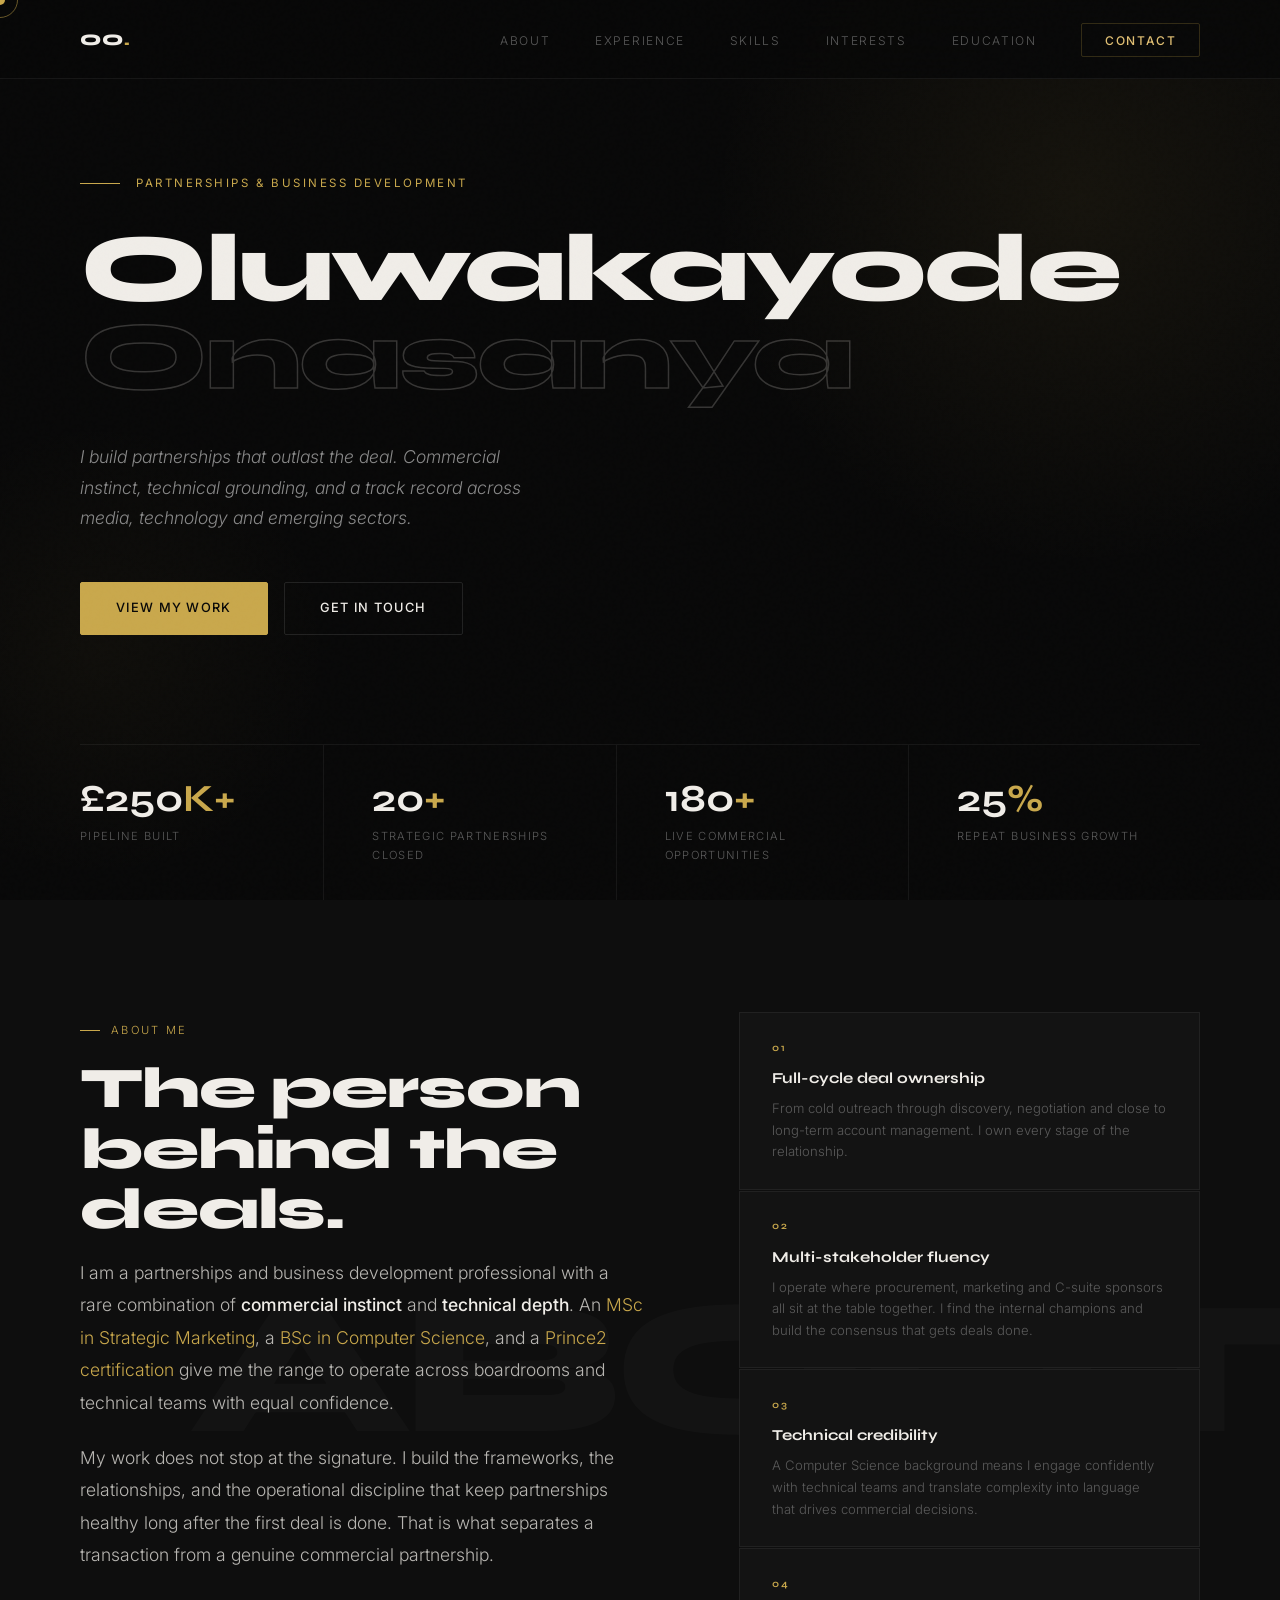
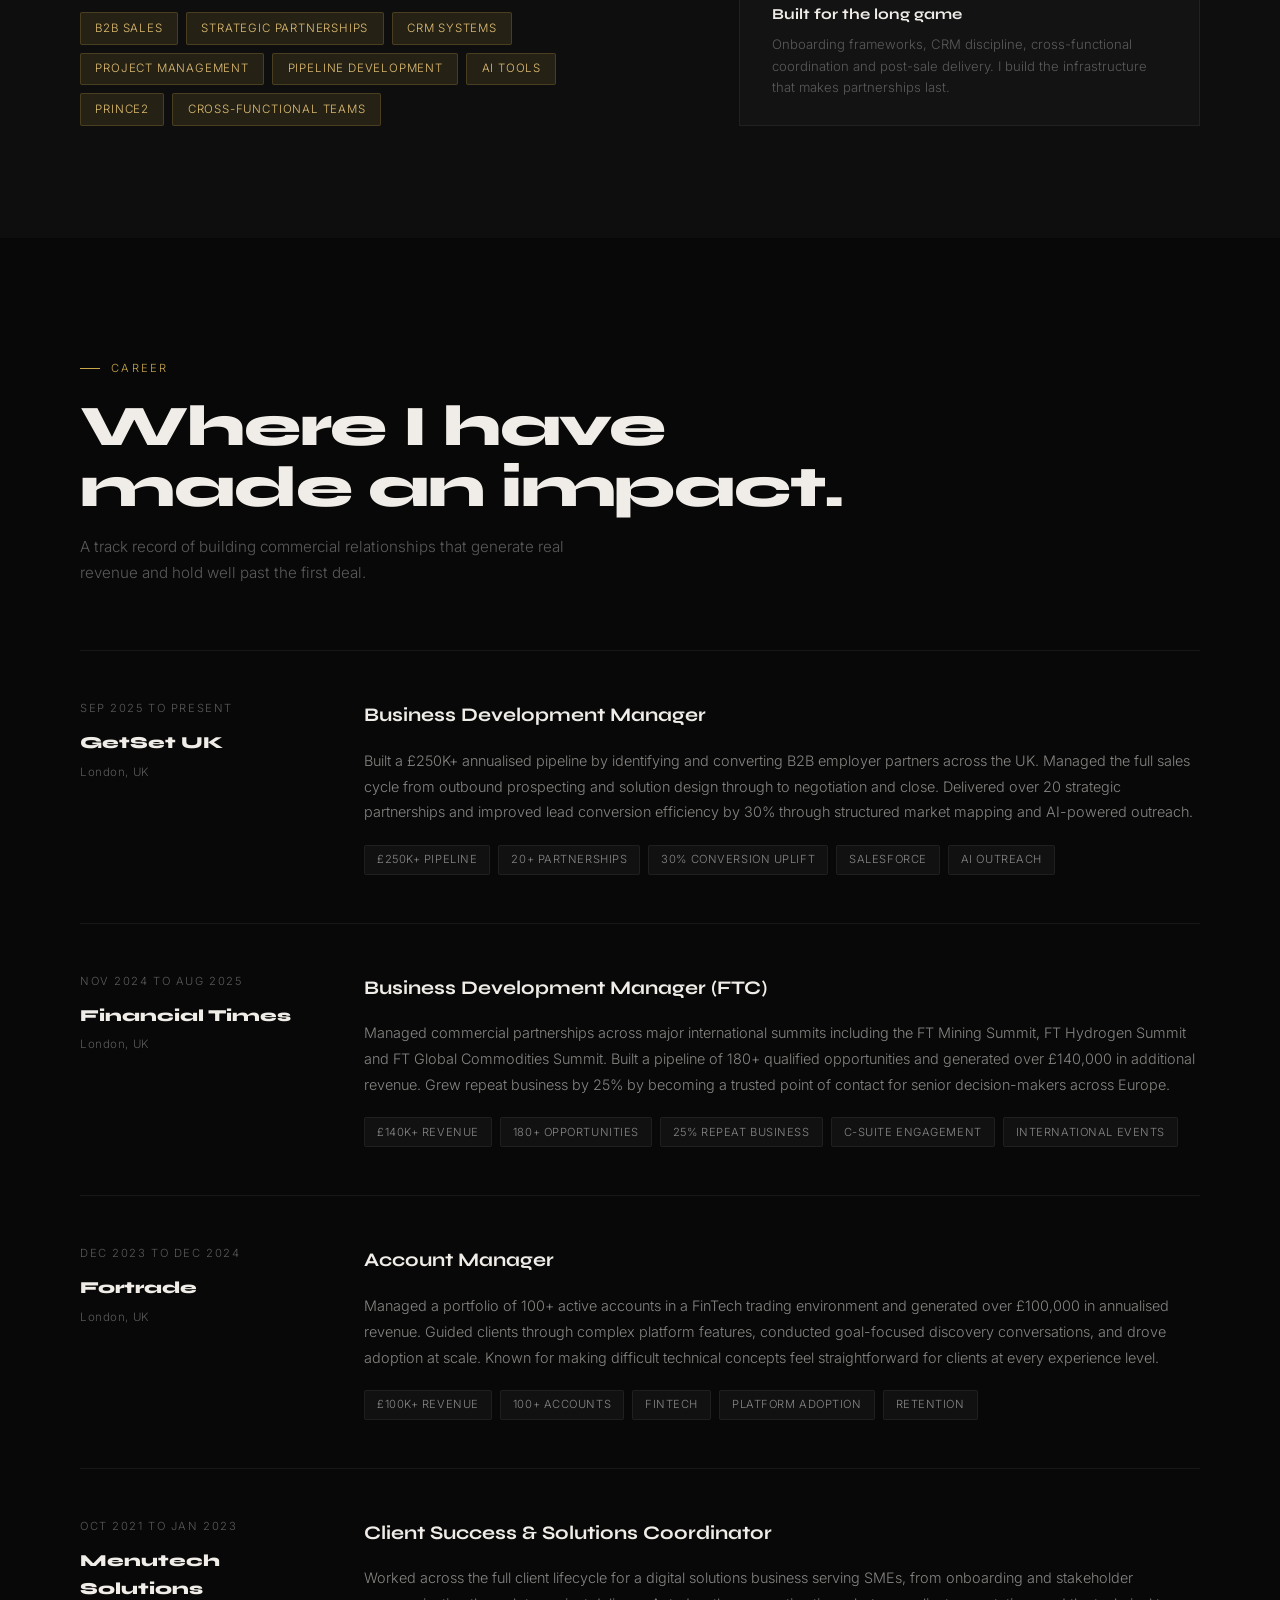
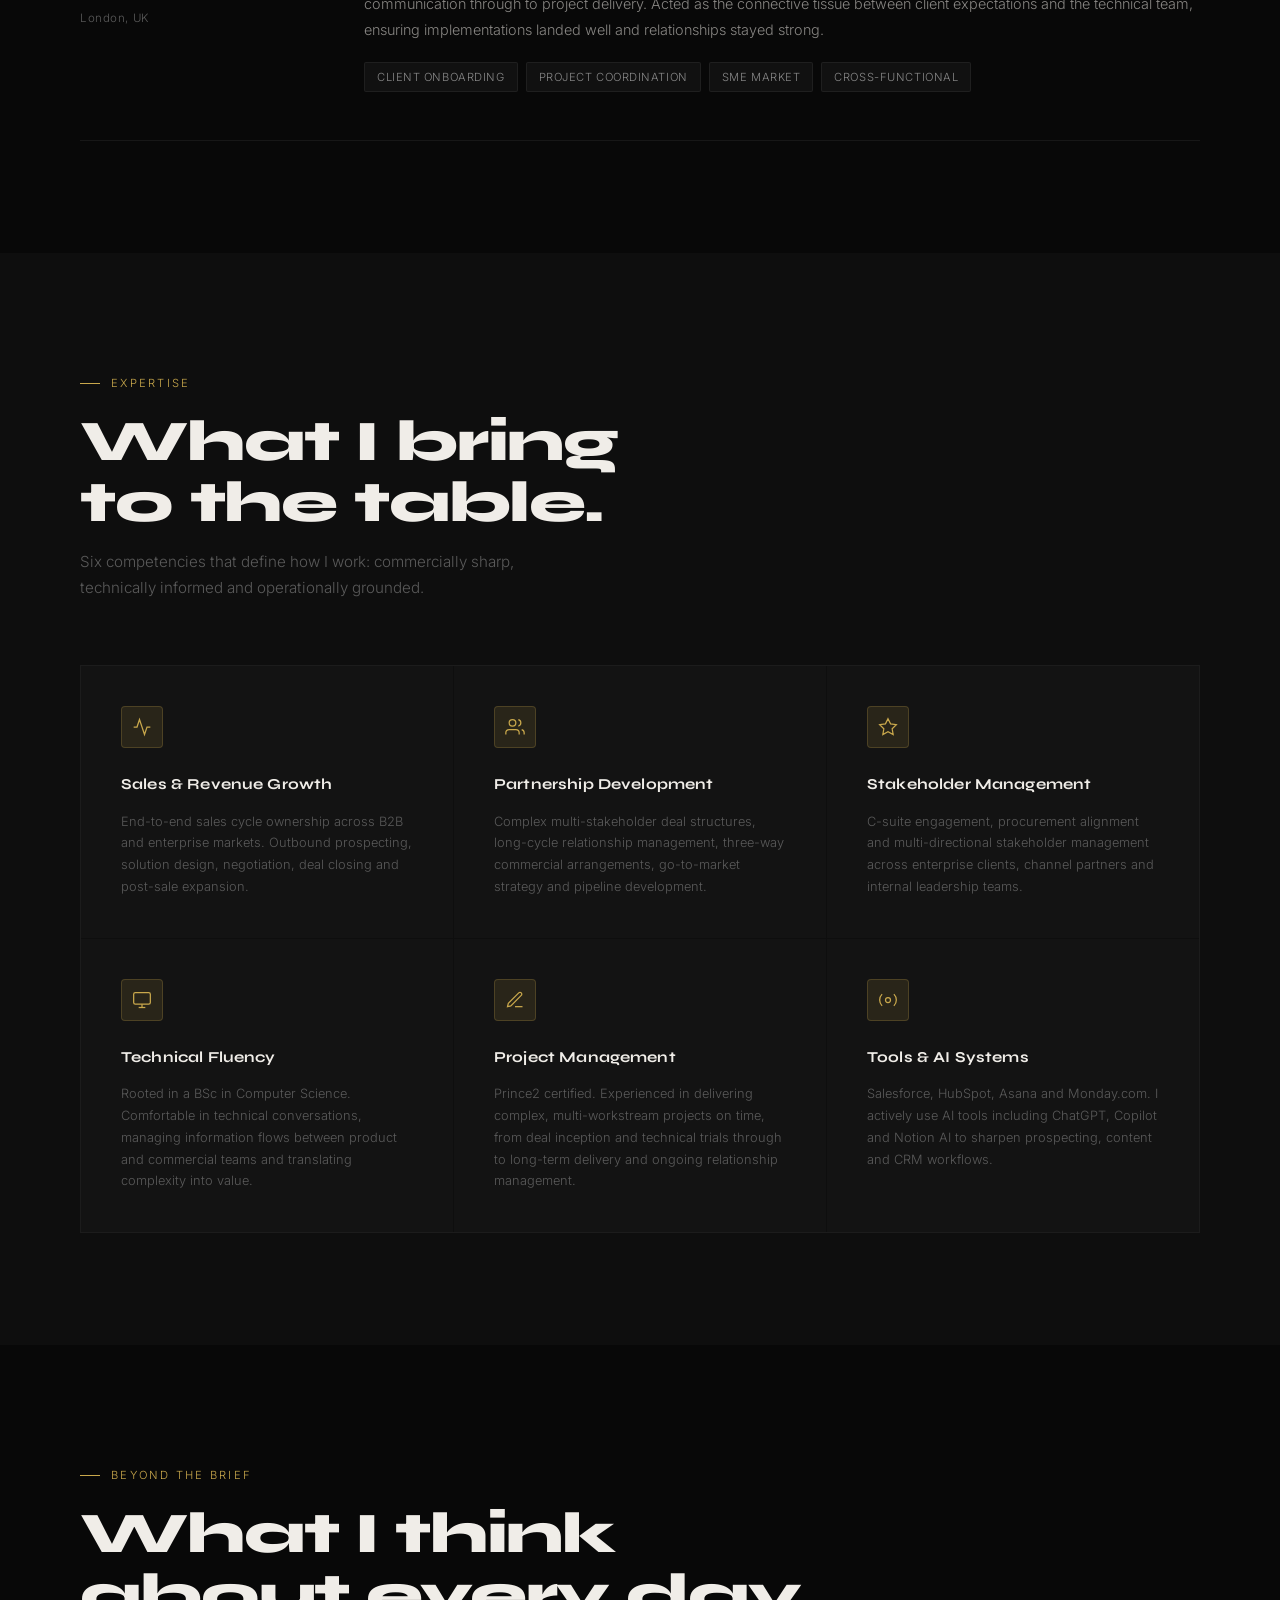
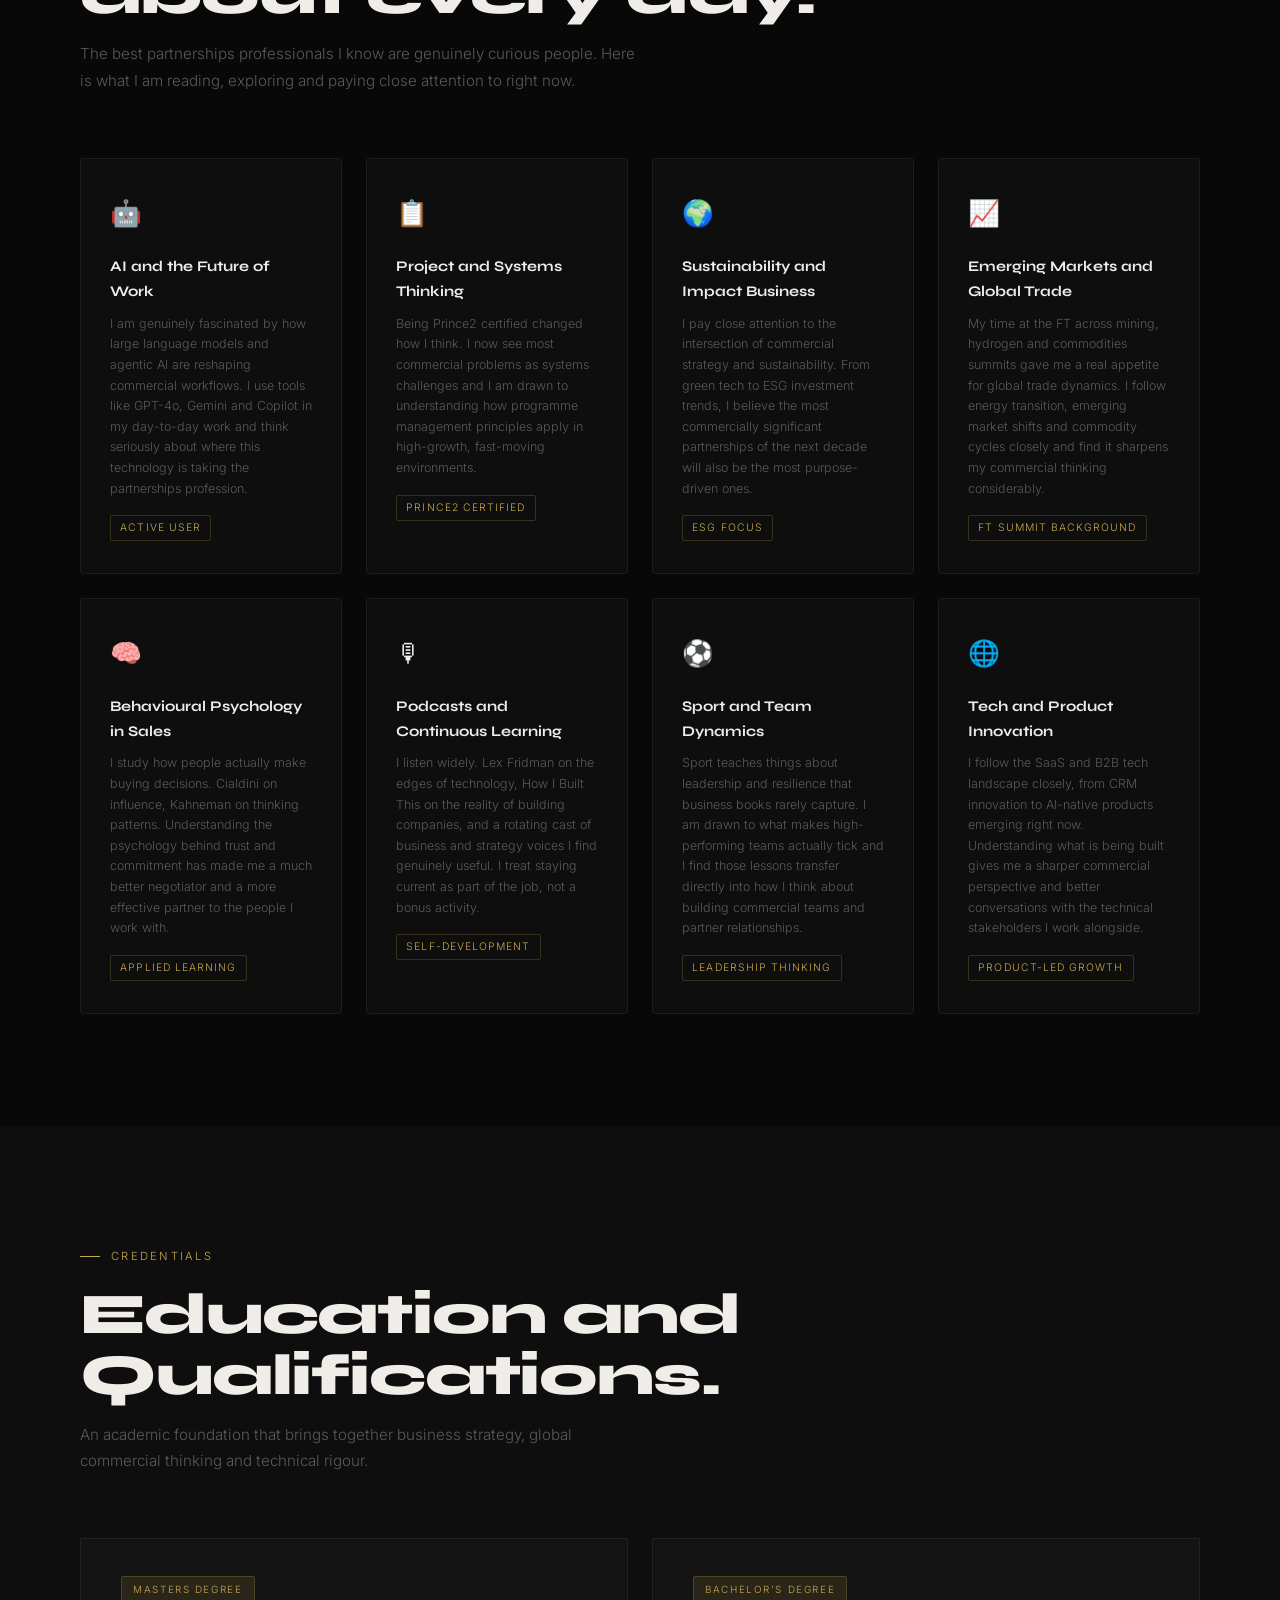
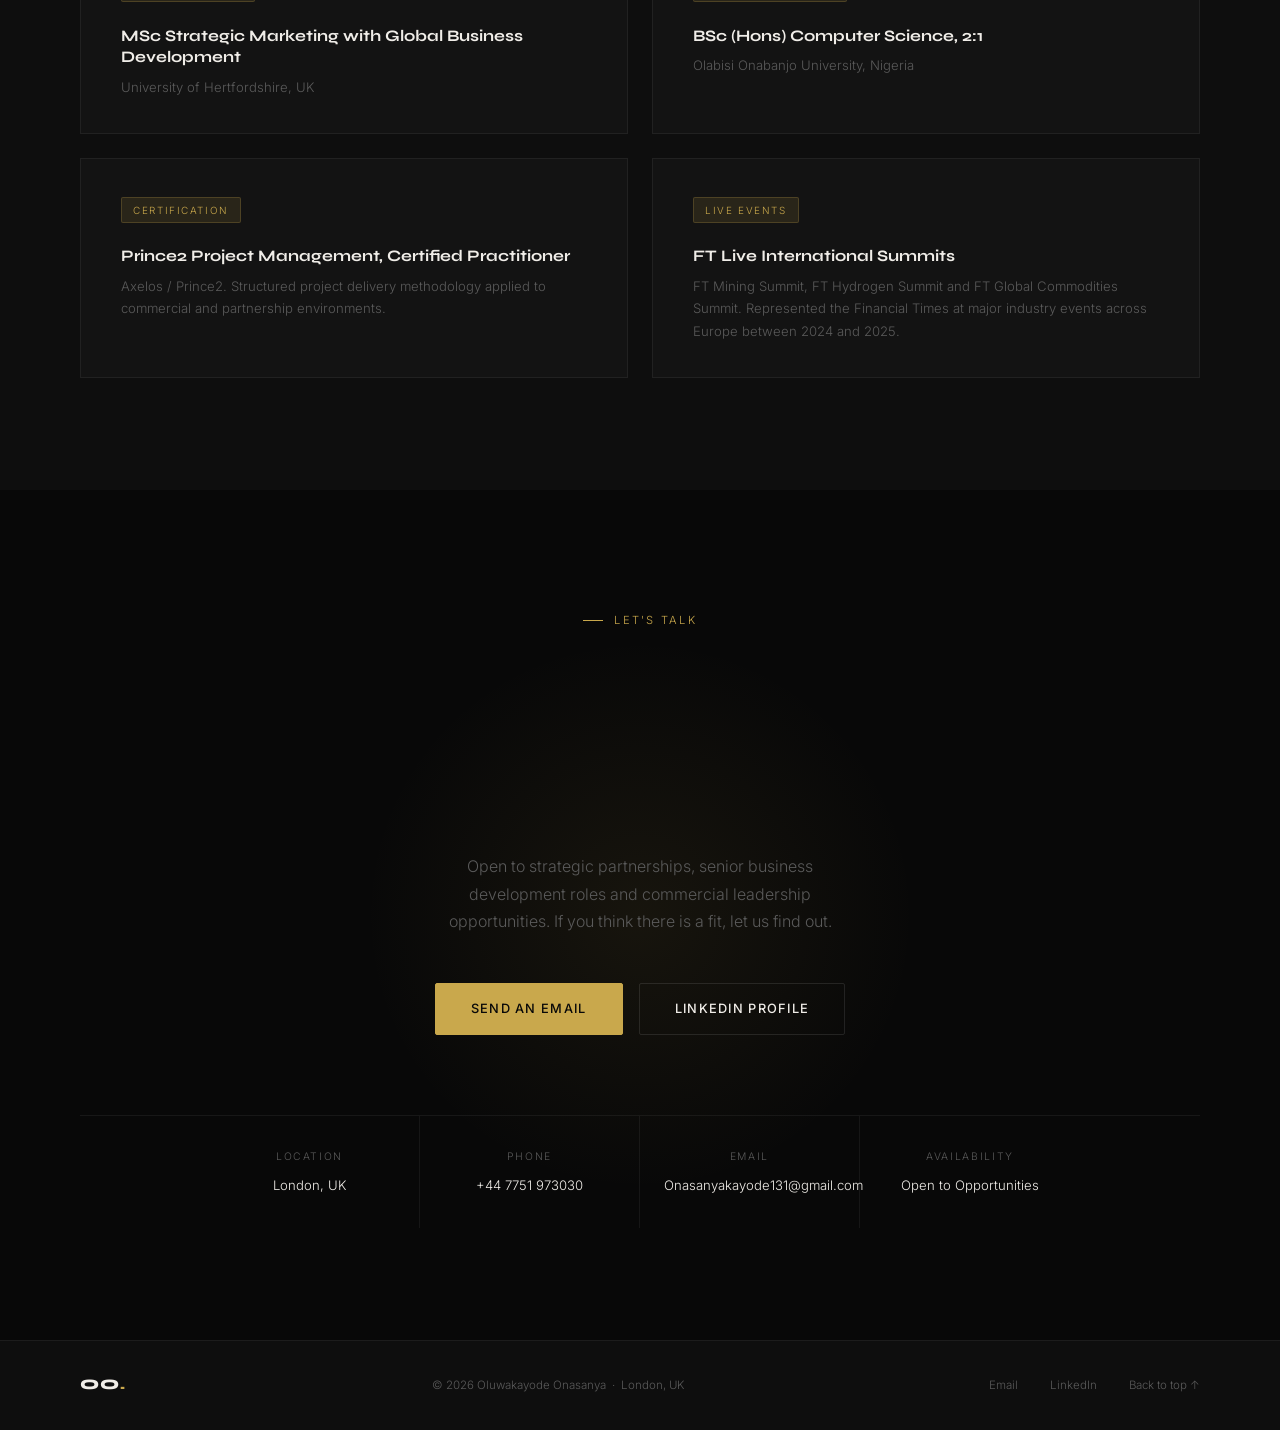
==== index.html @ bfb997b0 "Add files via upload" ====
<!DOCTYPE html>
<html lang="en">
<head>
  <meta charset="UTF-8" />
  <meta name="viewport" content="width=device-width, initial-scale=1.0" />
  <title>Oluwakayode Onasanya | Partnerships &amp; Business Development</title>
  <meta name="description" content="Oluwakayode Onasanya is a Partnerships and Business Development professional based in London. Commercially driven and technically grounded." />
  <link rel="preconnect" href="https://fonts.googleapis.com" />
  <link href="https://fonts.googleapis.com/css2?family=Syne:wght@400;600;700;800&family=Inter:ital,wght@0,300;0,400;0,500;1,300&display=swap" rel="stylesheet" />
  <link rel="stylesheet" href="css/style.css" />
</head>
<body>

  <!-- CUSTOM CURSOR -->
  <div class="cursor" id="cursor"></div>
  <div class="cursor-ring" id="cursorRing"></div>

  <!-- MOBILE MENU -->
  <div class="mobile-menu" id="mobileMenu">
    <span class="mobile-close" id="mobileClose">&#x2715;</span>
    <a href="#about"      onclick="closeMobile()">About</a>
    <a href="#experience" onclick="closeMobile()">Experience</a>
    <a href="#skills"     onclick="closeMobile()">Skills</a>
    <a href="#interests"  onclick="closeMobile()">Interests</a>
    <a href="#education"  onclick="closeMobile()">Education</a>
    <a href="#contact"    onclick="closeMobile()">Contact</a>
  </div>

  <!-- NAV -->
  <nav id="navbar">
    <a href="#hero" class="nav-logo">OO<span>.</span></a>
    <ul class="nav-links">
      <li><a href="#about">About</a></li>
      <li><a href="#experience">Experience</a></li>
      <li><a href="#skills">Skills</a></li>
      <li><a href="#interests">Interests</a></li>
      <li><a href="#education">Education</a></li>
      <li><a href="#contact" class="nav-cta">Contact</a></li>
    </ul>
    <div class="hamburger" id="hamburger" onclick="openMobile()">
      <span></span><span></span><span></span>
    </div>
  </nav>

  <!-- ═══════════════════════════════════════ HERO -->
  <section id="hero">
    <div class="hero-ambient"></div>
    <div class="hero-ambient2"></div>
    <div class="hero-content">
      <div class="hero-line">
        <span class="hero-eyebrow">Partnerships &amp; Business Development</span>
      </div>
      <h1 class="hero-name">
        Oluwakayode<br>
        <span class="outline">Onasanya</span>
      </h1>
      <p class="hero-desc">I build partnerships that outlast the deal. Commercial instinct, technical grounding, and a track record across media, technology and emerging sectors.</p>
      <div class="hero-cta">
        <a href="#experience" class="btn btn-primary">View My Work</a>
        <a href="#contact"    class="btn btn-ghost">Get In Touch</a>
      </div>
    </div>
    <div class="hero-stats">
      <div class="stat-item">
        <div class="stat-num">&#163;250<em>K+</em></div>
        <div class="stat-label">Pipeline Built</div>
      </div>
      <div class="stat-item">
        <div class="stat-num">20<em>+</em></div>
        <div class="stat-label">Strategic Partnerships Closed</div>
      </div>
      <div class="stat-item">
        <div class="stat-num">180<em>+</em></div>
        <div class="stat-label">Live Commercial Opportunities</div>
      </div>
      <div class="stat-item">
        <div class="stat-num">25<em>%</em></div>
        <div class="stat-label">Repeat Business Growth</div>
      </div>
    </div>
  </section>

  <!-- ═══════════════════════════════════════ ABOUT -->
  <section id="about">
    <div class="about-grid">
      <div class="about-left reveal">
        <div class="section-tag">About Me</div>
        <h2 class="section-title">The person<br>behind the deals.</h2>
        <p class="about-intro">I am a partnerships and business development professional with a rare combination of <strong>commercial instinct</strong> and <strong>technical depth</strong>. An <span class="highlight">MSc in Strategic Marketing</span>, a <span class="highlight">BSc in Computer Science</span>, and a <span class="highlight">Prince2 certification</span> give me the range to operate across boardrooms and technical teams with equal confidence.</p>
        <p class="about-intro">My work does not stop at the signature. I build the frameworks, the relationships, and the operational discipline that keep partnerships healthy long after the first deal is done. That is what separates a transaction from a genuine commercial partnership.</p>
        <div class="about-pills">
          <span class="pill">B2B Sales</span>
          <span class="pill">Strategic Partnerships</span>
          <span class="pill">CRM Systems</span>
          <span class="pill">Project Management</span>
          <span class="pill">Pipeline Development</span>
          <span class="pill">AI Tools</span>
          <span class="pill">Prince2</span>
          <span class="pill">Cross-functional Teams</span>
        </div>
      </div>
      <div class="about-cards reveal reveal-delay-2">
        <div class="about-card">
          <div class="about-card-num">01</div>
          <div class="about-card-title">Full-cycle deal ownership</div>
          <p>From cold outreach through discovery, negotiation and close to long-term account management. I own every stage of the relationship.</p>
        </div>
        <div class="about-card">
          <div class="about-card-num">02</div>
          <div class="about-card-title">Multi-stakeholder fluency</div>
          <p>I operate where procurement, marketing and C-suite sponsors all sit at the table together. I find the internal champions and build the consensus that gets deals done.</p>
        </div>
        <div class="about-card">
          <div class="about-card-num">03</div>
          <div class="about-card-title">Technical credibility</div>
          <p>A Computer Science background means I engage confidently with technical teams and translate complexity into language that drives commercial decisions.</p>
        </div>
        <div class="about-card">
          <div class="about-card-num">04</div>
          <div class="about-card-title">Built for the long game</div>
          <p>Onboarding frameworks, CRM discipline, cross-functional coordination and post-sale delivery. I build the infrastructure that makes partnerships last.</p>
        </div>
      </div>
    </div>
  </section>

  <!-- ═══════════════════════════════════════ EXPERIENCE -->
  <section id="experience">
    <div class="section-tag reveal">Career</div>
    <h2 class="section-title reveal">Where I have<br>made an impact.</h2>
    <p class="section-sub reveal">A track record of building commercial relationships that generate real revenue and hold well past the first deal.</p>
    <div class="exp-list">

      <div class="exp-item reveal">
        <div class="exp-meta">
          <div class="exp-date">Sep 2025 to Present</div>
          <div class="exp-company">GetSet UK</div>
          <div class="exp-location">London, UK</div>
        </div>
        <div class="exp-content">
          <div class="exp-role">Business Development Manager</div>
          <p class="exp-desc">Built a £250K+ annualised pipeline by identifying and converting B2B employer partners across the UK. Managed the full sales cycle from outbound prospecting and solution design through to negotiation and close. Delivered over 20 strategic partnerships and improved lead conversion efficiency by 30% through structured market mapping and AI-powered outreach.</p>
          <div class="exp-tags">
            <span class="exp-tag">&#163;250K+ Pipeline</span>
            <span class="exp-tag">20+ Partnerships</span>
            <span class="exp-tag">30% Conversion Uplift</span>
            <span class="exp-tag">Salesforce</span>
            <span class="exp-tag">AI Outreach</span>
          </div>
        </div>
      </div>

      <div class="exp-item reveal">
        <div class="exp-meta">
          <div class="exp-date">Nov 2024 to Aug 2025</div>
          <div class="exp-company">Financial Times</div>
          <div class="exp-location">London, UK</div>
        </div>
        <div class="exp-content">
          <div class="exp-role">Business Development Manager (FTC)</div>
          <p class="exp-desc">Managed commercial partnerships across major international summits including the FT Mining Summit, FT Hydrogen Summit and FT Global Commodities Summit. Built a pipeline of 180+ qualified opportunities and generated over £140,000 in additional revenue. Grew repeat business by 25% by becoming a trusted point of contact for senior decision-makers across Europe.</p>
          <div class="exp-tags">
            <span class="exp-tag">&#163;140K+ Revenue</span>
            <span class="exp-tag">180+ Opportunities</span>
            <span class="exp-tag">25% Repeat Business</span>
            <span class="exp-tag">C-Suite Engagement</span>
            <span class="exp-tag">International Events</span>
          </div>
        </div>
      </div>

      <div class="exp-item reveal">
        <div class="exp-meta">
          <div class="exp-date">Dec 2023 to Dec 2024</div>
          <div class="exp-company">Fortrade</div>
          <div class="exp-location">London, UK</div>
        </div>
        <div class="exp-content">
          <div class="exp-role">Account Manager</div>
          <p class="exp-desc">Managed a portfolio of 100+ active accounts in a FinTech trading environment and generated over £100,000 in annualised revenue. Guided clients through complex platform features, conducted goal-focused discovery conversations, and drove adoption at scale. Known for making difficult technical concepts feel straightforward for clients at every experience level.</p>
          <div class="exp-tags">
            <span class="exp-tag">&#163;100K+ Revenue</span>
            <span class="exp-tag">100+ Accounts</span>
            <span class="exp-tag">FinTech</span>
            <span class="exp-tag">Platform Adoption</span>
            <span class="exp-tag">Retention</span>
          </div>
        </div>
      </div>

      <div class="exp-item reveal">
        <div class="exp-meta">
          <div class="exp-date">Oct 2021 to Jan 2023</div>
          <div class="exp-company">Menutech Solutions</div>
          <div class="exp-location">London, UK</div>
        </div>
        <div class="exp-content">
          <div class="exp-role">Client Success &amp; Solutions Coordinator</div>
          <p class="exp-desc">Worked across the full client lifecycle for a digital solutions business serving SMEs, from onboarding and stakeholder communication through to project delivery. Acted as the connective tissue between client expectations and the technical team, ensuring implementations landed well and relationships stayed strong.</p>
          <div class="exp-tags">
            <span class="exp-tag">Client Onboarding</span>
            <span class="exp-tag">Project Coordination</span>
            <span class="exp-tag">SME Market</span>
            <span class="exp-tag">Cross-functional</span>
          </div>
        </div>
      </div>

    </div>
  </section>

  <!-- ═══════════════════════════════════════ SKILLS -->
  <section id="skills">
    <div class="section-tag reveal">Expertise</div>
    <h2 class="section-title reveal">What I bring<br>to the table.</h2>
    <p class="section-sub reveal">Six competencies that define how I work: commercially sharp, technically informed and operationally grounded.</p>
    <div class="skills-grid">

      <div class="skill-card reveal">
        <div class="skill-icon-wrap">
          <svg viewBox="0 0 24 24" fill="none" stroke-width="1.5"><polyline points="22 12 18 12 15 21 9 3 6 12 2 12"/></svg>
        </div>
        <h3>Sales &amp; Revenue Growth</h3>
        <p>End-to-end sales cycle ownership across B2B and enterprise markets. Outbound prospecting, solution design, negotiation, deal closing and post-sale expansion.</p>
      </div>

      <div class="skill-card reveal reveal-delay-1">
        <div class="skill-icon-wrap">
          <svg viewBox="0 0 24 24" fill="none" stroke-width="1.5"><path d="M17 21v-2a4 4 0 0 0-4-4H5a4 4 0 0 0-4 4v2"/><circle cx="9" cy="7" r="4"/><path d="M23 21v-2a4 4 0 0 0-3-3.87"/><path d="M16 3.13a4 4 0 0 1 0 7.75"/></svg>
        </div>
        <h3>Partnership Development</h3>
        <p>Complex multi-stakeholder deal structures, long-cycle relationship management, three-way commercial arrangements, go-to-market strategy and pipeline development.</p>
      </div>

      <div class="skill-card reveal reveal-delay-2">
        <div class="skill-icon-wrap">
          <svg viewBox="0 0 24 24" fill="none" stroke-width="1.5"><polygon points="12 2 15.09 8.26 22 9.27 17 14.14 18.18 21.02 12 17.77 5.82 21.02 7 14.14 2 9.27 8.91 8.26 12 2"/></svg>
        </div>
        <h3>Stakeholder Management</h3>
        <p>C-suite engagement, procurement alignment and multi-directional stakeholder management across enterprise clients, channel partners and internal leadership teams.</p>
      </div>

      <div class="skill-card reveal">
        <div class="skill-icon-wrap">
          <svg viewBox="0 0 24 24" fill="none" stroke-width="1.5"><rect x="2" y="3" width="20" height="14" rx="2"/><line x1="8" y1="21" x2="16" y2="21"/><line x1="12" y1="17" x2="12" y2="21"/></svg>
        </div>
        <h3>Technical Fluency</h3>
        <p>Rooted in a BSc in Computer Science. Comfortable in technical conversations, managing information flows between product and commercial teams and translating complexity into value.</p>
      </div>

      <div class="skill-card reveal reveal-delay-1">
        <div class="skill-icon-wrap">
          <svg viewBox="0 0 24 24" fill="none" stroke-width="1.5"><path d="M12 20h9"/><path d="M16.5 3.5a2.121 2.121 0 0 1 3 3L7 19l-4 1 1-4L16.5 3.5z"/></svg>
        </div>
        <h3>Project Management</h3>
        <p>Prince2 certified. Experienced in delivering complex, multi-workstream projects on time, from deal inception and technical trials through to long-term delivery and ongoing relationship management.</p>
      </div>

      <div class="skill-card reveal reveal-delay-2">
        <div class="skill-icon-wrap">
          <svg viewBox="0 0 24 24" fill="none" stroke-width="1.5"><circle cx="12" cy="12" r="3"/><path d="M19.07 4.93a10 10 0 0 1 0 14.14M4.93 4.93a10 10 0 0 0 0 14.14"/></svg>
        </div>
        <h3>Tools &amp; AI Systems</h3>
        <p>Salesforce, HubSpot, Asana and Monday.com. I actively use AI tools including ChatGPT, Copilot and Notion AI to sharpen prospecting, content and CRM workflows.</p>
      </div>

    </div>
  </section>

  <!-- ═══════════════════════════════════════ INTERESTS -->
  <section id="interests">
    <div class="section-tag reveal">Beyond the Brief</div>
    <h2 class="section-title reveal">What I think<br>about every day.</h2>
    <p class="interests-intro reveal">The best partnerships professionals I know are genuinely curious people. Here is what I am reading, exploring and paying close attention to right now.</p>
    <div class="interests-grid">

      <div class="interest-card reveal">
        <span class="interest-icon">&#129302;</span>
        <div class="interest-title">AI and the Future of Work</div>
        <p class="interest-desc">I am genuinely fascinated by how large language models and agentic AI are reshaping commercial workflows. I use tools like GPT-4o, Gemini and Copilot in my day-to-day work and think seriously about where this technology is taking the partnerships profession.</p>
        <span class="interest-tag">Active User</span>
      </div>

      <div class="interest-card reveal reveal-delay-1">
        <span class="interest-icon">&#128203;</span>
        <div class="interest-title">Project and Systems Thinking</div>
        <p class="interest-desc">Being Prince2 certified changed how I think. I now see most commercial problems as systems challenges and I am drawn to understanding how programme management principles apply in high-growth, fast-moving environments.</p>
        <span class="interest-tag">Prince2 Certified</span>
      </div>

      <div class="interest-card reveal reveal-delay-2">
        <span class="interest-icon">&#127757;</span>
        <div class="interest-title">Sustainability and Impact Business</div>
        <p class="interest-desc">I pay close attention to the intersection of commercial strategy and sustainability. From green tech to ESG investment trends, I believe the most commercially significant partnerships of the next decade will also be the most purpose-driven ones.</p>
        <span class="interest-tag">ESG Focus</span>
      </div>

      <div class="interest-card reveal reveal-delay-3">
        <span class="interest-icon">&#128200;</span>
        <div class="interest-title">Emerging Markets and Global Trade</div>
        <p class="interest-desc">My time at the FT across mining, hydrogen and commodities summits gave me a real appetite for global trade dynamics. I follow energy transition, emerging market shifts and commodity cycles closely and find it sharpens my commercial thinking considerably.</p>
        <span class="interest-tag">FT Summit Background</span>
      </div>

      <div class="interest-card reveal">
        <span class="interest-icon">&#129504;</span>
        <div class="interest-title">Behavioural Psychology in Sales</div>
        <p class="interest-desc">I study how people actually make buying decisions. Cialdini on influence, Kahneman on thinking patterns. Understanding the psychology behind trust and commitment has made me a much better negotiator and a more effective partner to the people I work with.</p>
        <span class="interest-tag">Applied Learning</span>
      </div>

      <div class="interest-card reveal reveal-delay-1">
        <span class="interest-icon">&#127897;</span>
        <div class="interest-title">Podcasts and Continuous Learning</div>
        <p class="interest-desc">I listen widely. Lex Fridman on the edges of technology, How I Built This on the reality of building companies, and a rotating cast of business and strategy voices I find genuinely useful. I treat staying current as part of the job, not a bonus activity.</p>
        <span class="interest-tag">Self-Development</span>
      </div>

      <div class="interest-card reveal reveal-delay-2">
        <span class="interest-icon">&#9917;</span>
        <div class="interest-title">Sport and Team Dynamics</div>
        <p class="interest-desc">Sport teaches things about leadership and resilience that business books rarely capture. I am drawn to what makes high-performing teams actually tick and I find those lessons transfer directly into how I think about building commercial teams and partner relationships.</p>
        <span class="interest-tag">Leadership Thinking</span>
      </div>

      <div class="interest-card reveal reveal-delay-3">
        <span class="interest-icon">&#127760;</span>
        <div class="interest-title">Tech and Product Innovation</div>
        <p class="interest-desc">I follow the SaaS and B2B tech landscape closely, from CRM innovation to AI-native products emerging right now. Understanding what is being built gives me a sharper commercial perspective and better conversations with the technical stakeholders I work alongside.</p>
        <span class="interest-tag">Product-Led Growth</span>
      </div>

    </div>
  </section>

  <!-- ═══════════════════════════════════════ EDUCATION -->
  <section id="education">
    <div class="section-tag reveal">Credentials</div>
    <h2 class="section-title reveal">Education and<br>Qualifications.</h2>
    <p class="section-sub reveal">An academic foundation that brings together business strategy, global commercial thinking and technical rigour.</p>
    <div class="edu-grid">
      <div class="edu-card reveal">
        <span class="edu-badge">Masters Degree</span>
        <h3>MSc Strategic Marketing with Global Business Development</h3>
        <p>University of Hertfordshire, UK</p>
      </div>
      <div class="edu-card reveal reveal-delay-1">
        <span class="edu-badge">Bachelor's Degree</span>
        <h3>BSc (Hons) Computer Science, 2:1</h3>
        <p>Olabisi Onabanjo University, Nigeria</p>
      </div>
      <div class="edu-card reveal reveal-delay-2">
        <span class="edu-badge">Certification</span>
        <h3>Prince2 Project Management, Certified Practitioner</h3>
        <p>Axelos / Prince2. Structured project delivery methodology applied to commercial and partnership environments.</p>
      </div>
      <div class="edu-card reveal reveal-delay-3">
        <span class="edu-badge">Live Events</span>
        <h3>FT Live International Summits</h3>
        <p>FT Mining Summit, FT Hydrogen Summit and FT Global Commodities Summit. Represented the Financial Times at major industry events across Europe between 2024 and 2025.</p>
      </div>
    </div>
  </section>

  <!-- ═══════════════════════════════════════ CONTACT -->
  <section id="contact">
    <div class="contact-glow"></div>
    <div class="contact-inner">
      <div class="section-tag reveal" style="justify-content:center;">Let's Talk</div>
      <h2 class="section-title reveal">I would love to<br>hear from you.</h2>
      <p class="contact-sub reveal">Open to strategic partnerships, senior business development roles and commercial leadership opportunities. If you think there is a fit, let us find out.</p>
      <div class="contact-btns reveal">
        <a href="mailto:Onasanyakayode131@gmail.com" class="btn btn-primary">Send an Email</a>
        <a href="https://www.linkedin.com/in/kaysales/" target="_blank" class="btn btn-ghost">LinkedIn Profile</a>
      </div>
      <div class="contact-strip reveal">
        <div class="contact-strip-item">
          <div class="contact-strip-label">Location</div>
          <div class="contact-strip-value">London, UK</div>
        </div>
        <div class="contact-strip-item">
          <div class="contact-strip-label">Phone</div>
          <div class="contact-strip-value">+44 7751 973030</div>
        </div>
        <div class="contact-strip-item">
          <div class="contact-strip-label">Email</div>
          <div class="contact-strip-value">Onasanyakayode131@gmail.com</div>
        </div>
        <div class="contact-strip-item">
          <div class="contact-strip-label">Availability</div>
          <div class="contact-strip-value">Open to Opportunities</div>
        </div>
      </div>
    </div>
  </section>

  <!-- ═══════════════════════════════════════ FOOTER -->
  <footer>
    <span class="footer-logo">OO<span>.</span></span>
    <p>&copy; 2026 Oluwakayode Onasanya &nbsp;&middot;&nbsp; London, UK</p>
    <div class="footer-links">
      <a href="mailto:Onasanyakayode131@gmail.com">Email</a>
      <a href="https://www.linkedin.com/in/kaysales/" target="_blank">LinkedIn</a>
      <a href="#hero">Back to top &#8593;</a>
    </div>
  </footer>

  <script src="js/main.js"></script>
</body>
</html>
---- css/style.css ----
/* ═══════════════════════════════════════════════════
   Oluwakayode Onasanya — Portfolio
   css/style.css
   Developer: Portfolio Project 2026
═══════════════════════════════════════════════════ */

/* ── RESET & ROOT ─────────────────────────────── */
*, *::before, *::after {
  box-sizing: border-box;
  margin: 0;
  padding: 0;
}

:root {
  --black:        #080808;
  --surface:      #0e0e0e;
  --surface2:     #131313;
  --off-white:    #f0ede8;
  --gold:         #c9a84c;
  --gold-light:   #e2c074;
  --gold-dim:     rgba(201, 168, 76, 0.12);
  --gold-border:  rgba(201, 168, 76, 0.22);
  --mid:          #5a5a5a;
  --light-mid:    #888;
  --border:       rgba(255, 255, 255, 0.06);
  --border2:      rgba(255, 255, 255, 0.1);

  --font-display: 'Syne', sans-serif;
  --font-body:    'Inter', sans-serif;

  --transition-fast:   0.2s ease;
  --transition-med:    0.35s ease;
  --transition-slow:   0.8s ease;
}

html {
  scroll-behavior: smooth;
}

body {
  background:   var(--black);
  color:        var(--off-white);
  font-family:  var(--font-body);
  font-weight:  300;
  line-height:  1.7;
  overflow-x:   hidden;
  cursor:       none;
}

/* Grain texture overlay */
body::before {
  content: '';
  position: fixed;
  inset: 0;
  background-image: url("data:image/svg+xml,%3Csvg viewBox='0 0 256 256' xmlns='http://www.w3.org/2000/svg'%3E%3Cfilter id='noise'%3E%3CfeTurbulence type='fractalNoise' baseFrequency='0.9' numOctaves='4' stitchTiles='stitch'/%3E%3C/filter%3E%3Crect width='100%25' height='100%25' filter='url(%23noise)' opacity='0.035'/%3E%3C/svg%3E");
  pointer-events: none;
  z-index: 1000;
  opacity: 0.4;
}

/* Custom scrollbar */
::-webkit-scrollbar         { width: 4px; }
::-webkit-scrollbar-track   { background: var(--black); }
::-webkit-scrollbar-thumb   { background: var(--gold); border-radius: 2px; }

/* ── CUSTOM CURSOR ────────────────────────────── */
.cursor {
  position:   fixed;
  width:      10px;
  height:     10px;
  background: var(--gold);
  border-radius: 50%;
  pointer-events: none;
  z-index:    9999;
  transform:  translate(-50%, -50%);
  transition: width var(--transition-fast), height var(--transition-fast), opacity var(--transition-fast);
}

.cursor-ring {
  position:   fixed;
  width:      36px;
  height:     36px;
  border:     1px solid rgba(201, 168, 76, 0.5);
  border-radius: 50%;
  pointer-events: none;
  z-index:    9998;
  transform:  translate(-50%, -50%);
  transition: width 0.25s ease, height 0.25s ease, opacity 0.25s ease;
}

.cursor.expand      { width: 20px; height: 20px; opacity: 0.5; }
.cursor-ring.expand { width: 60px; height: 60px; opacity: 0.3; }

/* ── NAVIGATION ───────────────────────────────── */
nav {
  position:   fixed;
  top: 0; left: 0; right: 0;
  z-index:    100;
  display:    flex;
  justify-content: space-between;
  align-items: center;
  padding:    1.6rem 5rem;
  background: rgba(8, 8, 8, 0.9);
  backdrop-filter: blur(20px);
  -webkit-backdrop-filter: blur(20px);
  border-bottom: 1px solid var(--border);
  transition: padding 0.4s ease, border-color 0.4s ease;
}

.nav-logo {
  font-family:     var(--font-display);
  font-weight:     800;
  font-size:       1rem;
  letter-spacing:  0.08em;
  text-transform:  uppercase;
  color:           var(--off-white);
  text-decoration: none;
}
.nav-logo span { color: var(--gold); }

.nav-links {
  display:    flex;
  gap:        2.8rem;
  list-style: none;
  align-items: center;
}

.nav-links a {
  font-size:       0.75rem;
  letter-spacing:  0.14em;
  text-transform:  uppercase;
  color:           var(--mid);
  text-decoration: none;
  transition:      color var(--transition-fast);
  position:        relative;
}

.nav-links a::after {
  content:    '';
  position:   absolute;
  bottom: -3px; left: 0;
  width:  0;
  height: 1px;
  background: var(--gold);
  transition: width 0.3s ease;
}

.nav-links a:hover             { color: var(--off-white); }
.nav-links a:hover::after      { width: 100%; }

.nav-cta {
  padding:      0.55rem 1.4rem !important;
  border:       1px solid var(--gold-border) !important;
  border-radius: 2px;
  color:        var(--gold-light) !important;
  font-weight:  500 !important;
}
.nav-cta:hover          { background: var(--gold-dim); }
.nav-cta::after         { display: none !important; }

/* Hamburger */
.hamburger {
  display:        none;
  flex-direction: column;
  gap:            5px;
  cursor:         pointer;
  padding:        4px;
}
.hamburger span {
  display:    block;
  width:      22px;
  height:     1px;
  background: var(--off-white);
  transition: all 0.3s;
}

/* Mobile overlay menu */
.mobile-menu {
  display:          none;
  position:         fixed;
  top: 0; left: 0; right: 0; bottom: 0;
  background:       rgba(8, 8, 8, 0.98);
  z-index:          99;
  flex-direction:   column;
  align-items:      center;
  justify-content:  center;
  gap:              2.5rem;
}
.mobile-menu.open     { display: flex; }
.mobile-menu a {
  font-family:     var(--font-display);
  font-size:       2rem;
  font-weight:     700;
  color:           var(--off-white);
  text-decoration: none;
  transition:      color var(--transition-fast);
}
.mobile-menu a:hover  { color: var(--gold); }
.mobile-close {
  position:   absolute;
  top:  1.5rem;
  right: 1.5rem;
  font-size:  1.5rem;
  color:      var(--mid);
  cursor:     pointer;
}

/* ── SHARED SECTION STYLES ────────────────────── */
section {
  padding: 7rem 5rem;
}

.section-tag {
  display:        inline-flex;
  align-items:    center;
  gap:            0.7rem;
  font-size:      0.7rem;
  letter-spacing: 0.2em;
  text-transform: uppercase;
  color:          var(--gold);
  margin-bottom:  1.2rem;
}
.section-tag::before {
  content:    '';
  display:    block;
  width:      20px;
  height:     1px;
  background: var(--gold);
}

.section-title {
  font-family:     var(--font-display);
  font-weight:     800;
  font-size:       clamp(2.2rem, 4.5vw, 3.8rem);
  line-height:     1.05;
  letter-spacing:  -0.02em;
  margin-bottom:   1rem;
}

.section-sub {
  color:         var(--mid);
  font-size:     0.95rem;
  max-width:     500px;
  margin-bottom: 4rem;
  line-height:   1.7;
}

/* Shared button */
.btn {
  display:         inline-flex;
  align-items:     center;
  gap:             0.5rem;
  padding:         0.9rem 2.2rem;
  border-radius:   2px;
  font-size:       0.8rem;
  font-family:     var(--font-body);
  font-weight:     500;
  letter-spacing:  0.1em;
  text-transform:  uppercase;
  text-decoration: none;
  transition:      all 0.3s ease;
  cursor:          none;
}

.btn-primary {
  background:  var(--gold);
  color:       #080808;
  border:      1px solid var(--gold);
}
.btn-primary:hover {
  background:  var(--gold-light);
  border-color: var(--gold-light);
  transform:   translateY(-3px);
  box-shadow:  0 12px 32px rgba(201, 168, 76, 0.3);
}

.btn-ghost {
  background:  transparent;
  color:       var(--off-white);
  border:      1px solid var(--border2);
}
.btn-ghost:hover {
  border-color: rgba(240, 237, 232, 0.35);
  transform:    translateY(-3px);
}

/* ── HERO ─────────────────────────────────────── */
#hero {
  min-height:     100vh;
  display:        grid;
  grid-template-rows: 1fr auto;
  padding:        0 5rem;
  position:       relative;
  overflow:       hidden;
}

.hero-ambient {
  position:       absolute;
  width:  800px;
  height: 800px;
  border-radius:  50%;
  background:     radial-gradient(circle, rgba(201,168,76,0.07) 0%, transparent 65%);
  top:   -200px;
  right: -200px;
  pointer-events: none;
  z-index: 1;
}

.hero-ambient2 {
  position:       absolute;
  width:  500px;
  height: 500px;
  border-radius:  50%;
  background:     radial-gradient(circle, rgba(201,168,76,0.04) 0%, transparent 65%);
  bottom: 0;
  left:  -150px;
  pointer-events: none;
  z-index: 1;
}

.hero-content {
  display:        flex;
  flex-direction: column;
  justify-content: center;
  padding-top:    8rem;
  padding-bottom: 4rem;
  position:       relative;
  z-index:        2;
}

.hero-line {
  display:       flex;
  align-items:   center;
  gap:           1rem;
  margin-bottom: 2rem;
  opacity: 0;
  animation: fadeUp 0.9s 0.1s forwards;
}
.hero-line::before {
  content:    '';
  display:    block;
  width:      40px;
  height:     1px;
  background: var(--gold);
}

.hero-eyebrow {
  font-size:       0.72rem;
  letter-spacing:  0.22em;
  text-transform:  uppercase;
  color:           var(--gold);
  font-weight:     400;
}

.hero-name {
  font-family:     var(--font-display);
  font-weight:     800;
  font-size:       clamp(3.2rem, 7.5vw, 7.5rem);
  line-height:     0.92;
  letter-spacing:  -0.025em;
  margin-bottom:   2.5rem;
  opacity: 0;
  animation: fadeUp 0.9s 0.25s forwards;
}
.hero-name .outline {
  color:               transparent;
  -webkit-text-stroke: 1.5px rgba(240, 237, 232, 0.2);
}

.hero-desc {
  font-size:     clamp(0.95rem, 1.6vw, 1.1rem);
  color:         var(--light-mid);
  max-width:     480px;
  line-height:   1.75;
  margin-bottom: 3rem;
  font-style:    italic;
  opacity: 0;
  animation: fadeUp 0.9s 0.4s forwards;
}

.hero-cta {
  display:    flex;
  gap:        1rem;
  flex-wrap:  wrap;
  opacity: 0;
  animation: fadeUp 0.9s 0.55s forwards;
}

/* Stats bar */
.hero-stats {
  display:      flex;
  gap:          0;
  border-top:   1px solid var(--border);
  position:     relative;
  z-index:      2;
  opacity: 0;
  animation: fadeUp 0.9s 0.7s forwards;
}

.stat-item {
  flex:           1;
  padding:        2.2rem 3rem 2.2rem 0;
  border-right:   1px solid var(--border);
}
.stat-item:not(:first-child) { padding-left: 3rem; }
.stat-item:last-child         { border-right: none; }

.stat-num {
  font-family:  var(--font-display);
  font-weight:  700;
  font-size:    2.4rem;
  color:        var(--off-white);
  line-height:  1;
}
.stat-num em    { color: var(--gold); font-style: normal; }

.stat-label {
  font-size:       0.7rem;
  letter-spacing:  0.12em;
  text-transform:  uppercase;
  color:           var(--mid);
  margin-top:      0.5rem;
}

/* ── ABOUT ────────────────────────────────────── */
#about {
  background: var(--surface);
  position:   relative;
  overflow:   hidden;
}

/* Watermark background text */
#about::before {
  content:        'ABOUT';
  position:       absolute;
  right:          -1rem;
  top:            50%;
  transform:      translateY(-50%);
  font-family:    var(--font-display);
  font-weight:    800;
  font-size:      12rem;
  line-height:    1;
  color:          rgba(255, 255, 255, 0.025);
  pointer-events: none;
  user-select:    none;
  letter-spacing: -0.05em;
}

.about-grid {
  display:               grid;
  grid-template-columns: 1.1fr 0.9fr;
  gap:                   6rem;
  align-items:           start;
}

.about-intro {
  font-size:     1.1rem;
  color:         rgba(240, 237, 232, 0.75);
  line-height:   1.85;
  margin-bottom: 1.4rem;
  font-weight:   300;
}
.about-intro strong  { color: var(--off-white); font-weight: 500; }
.about-intro .highlight { color: var(--gold); }

.about-pills {
  display:    flex;
  flex-wrap:  wrap;
  gap:        0.5rem;
  margin-top: 2.5rem;
}

.pill {
  padding:         0.35rem 0.9rem;
  border-radius:   2px;
  font-size:       0.72rem;
  letter-spacing:  0.07em;
  text-transform:  uppercase;
  border:          1px solid var(--gold-border);
  color:           var(--gold-light);
  background:      var(--gold-dim);
}

.about-cards {
  display:        flex;
  flex-direction: column;
  gap:            1px;
}

.about-card {
  background:  var(--surface2);
  border:      1px solid var(--border);
  padding:     1.6rem 2rem;
  transition:  all var(--transition-med);
  position:    relative;
  overflow:    hidden;
}

.about-card::before {
  content:    '';
  position:   absolute;
  left: 0; top: 0; bottom: 0;
  width:      2px;
  background: var(--gold);
  transform:  scaleY(0);
  transition: transform var(--transition-med);
}

.about-card:hover                { border-color: var(--gold-border); background: rgba(201,168,76,0.04); }
.about-card:hover::before        { transform: scaleY(1); }

.about-card-num {
  font-family:     var(--font-display);
  font-size:       0.65rem;
  letter-spacing:  0.15em;
  color:           var(--gold);
  margin-bottom:   0.6rem;
  font-weight:     600;
}

.about-card-title {
  font-family:   var(--font-display);
  font-weight:   700;
  font-size:     0.95rem;
  margin-bottom: 0.4rem;
  color:         var(--off-white);
}

.about-card p {
  font-size:   0.82rem;
  color:       var(--mid);
  line-height: 1.65;
}

/* ── EXPERIENCE ───────────────────────────────── */
#experience {
  background: var(--black);
}

.exp-list {
  margin-top: 1rem;
}

.exp-item {
  display:               grid;
  grid-template-columns: 220px 1fr;
  gap:                   4rem;
  padding:               3rem 0;
  border-bottom:         1px solid var(--border);
  transition:            all 0.3s ease;
  position:              relative;
}
.exp-item:first-child { border-top: 1px solid var(--border); }

.exp-item::before {
  content:    '';
  position:   absolute;
  left:       -5rem; top: 0; bottom: 0;
  width:      2px;
  background: transparent;
  transition: background 0.3s;
}
.exp-item:hover::before { background: var(--gold); }

.exp-date {
  font-size:       0.7rem;
  letter-spacing:  0.14em;
  text-transform:  uppercase;
  color:           var(--mid);
  margin-bottom:   0.7rem;
}

.exp-company {
  font-family:  var(--font-display);
  font-weight:  800;
  font-size:    1.05rem;
  color:        var(--off-white);
  transition:   color 0.3s;
  margin-bottom: 0.3rem;
}
.exp-item:hover .exp-company { color: var(--gold); }

.exp-location {
  font-size:       0.72rem;
  color:           var(--mid);
  letter-spacing:  0.05em;
}

.exp-role {
  font-family:   var(--font-display);
  font-weight:   700;
  font-size:     1.2rem;
  margin-bottom: 1rem;
  color:         var(--off-white);
}

.exp-desc {
  color:         rgba(240, 237, 232, 0.55);
  font-size:     0.9rem;
  line-height:   1.8;
  margin-bottom: 1.2rem;
}

.exp-tags { display: flex; flex-wrap: wrap; gap: 0.5rem; }

.exp-tag {
  font-size:       0.7rem;
  padding:         0.28rem 0.75rem;
  border-radius:   2px;
  background:      rgba(255, 255, 255, 0.04);
  color:           var(--light-mid);
  border:          1px solid var(--border);
  letter-spacing:  0.05em;
  text-transform:  uppercase;
}

/* ── SKILLS ───────────────────────────────────── */
#skills {
  background: var(--surface);
}

.skills-grid {
  display:               grid;
  grid-template-columns: repeat(3, 1fr);
  gap:                   1px;
  border:                1px solid var(--border);
}

.skill-card {
  background:  var(--surface2);
  padding:     2.5rem;
  transition:  all var(--transition-med);
  position:    relative;
  overflow:    hidden;
}

.skill-card::after {
  content:          '';
  position:         absolute;
  bottom: 0; left: 0; right: 0;
  height:           2px;
  background:       linear-gradient(90deg, var(--gold), transparent);
  transform:        scaleX(0);
  transform-origin: left;
  transition:       transform 0.4s ease;
}

.skill-card:hover        { background: rgba(201, 168, 76, 0.04); }
.skill-card:hover::after { transform: scaleX(1); }

.skill-icon-wrap {
  width:          42px;
  height:         42px;
  border:         1px solid var(--gold-border);
  border-radius:  4px;
  display:        flex;
  align-items:    center;
  justify-content: center;
  margin-bottom:  1.5rem;
  background:     var(--gold-dim);
}

.skill-icon-wrap svg {
  width:        20px;
  height:       20px;
  stroke:       var(--gold);
  fill:         none;
  stroke-width: 1.5;
}

.skill-card h3 {
  font-family:    var(--font-display);
  font-weight:    700;
  font-size:      0.95rem;
  margin-bottom:  0.8rem;
  color:          var(--off-white);
  letter-spacing: 0.01em;
}

.skill-card p {
  font-size:   0.8rem;
  color:       var(--mid);
  line-height: 1.7;
}

/* ── INTERESTS ────────────────────────────────── */
#interests {
  background: var(--black);
}

.interests-intro {
  color:         var(--mid);
  font-size:     0.95rem;
  max-width:     560px;
  margin-bottom: 4rem;
  line-height:   1.75;
}

.interests-grid {
  display:               grid;
  grid-template-columns: repeat(4, 1fr);
  gap:                   1.5rem;
}

.interest-card {
  background:    var(--surface);
  border:        1px solid var(--border);
  border-radius: 4px;
  padding:       2rem 1.8rem;
  transition:    all var(--transition-med);
  position:      relative;
  overflow:      hidden;
}

.interest-card:hover {
  border-color: var(--gold-border);
  transform:    translateY(-5px);
  box-shadow:   0 20px 40px rgba(0, 0, 0, 0.4);
}
.interest-card:hover .interest-icon { color: var(--gold); }

.interest-icon {
  font-size:     1.6rem;
  margin-bottom: 1.2rem;
  transition:    color 0.3s;
  display:       block;
}

.interest-title {
  font-family:   var(--font-display);
  font-weight:   700;
  font-size:     0.92rem;
  margin-bottom: 0.6rem;
  color:         var(--off-white);
}

.interest-desc {
  font-size:   0.78rem;
  color:       var(--mid);
  line-height: 1.65;
}

.interest-tag {
  display:         inline-block;
  margin-top:      1rem;
  font-size:       0.65rem;
  letter-spacing:  0.1em;
  text-transform:  uppercase;
  color:           var(--gold);
  border:          1px solid var(--gold-border);
  padding:         0.2rem 0.6rem;
  border-radius:   2px;
}

/* ── EDUCATION ────────────────────────────────── */
#education {
  background: var(--surface);
}

.edu-grid {
  display:               grid;
  grid-template-columns: repeat(2, 1fr);
  gap:                   1.5rem;
}

.edu-card {
  background:  var(--surface2);
  border:      1px solid var(--border);
  padding:     2.2rem 2.5rem;
  transition:  all var(--transition-med);
}
.edu-card:hover { border-color: var(--gold-border); }

.edu-badge {
  font-size:       0.62rem;
  letter-spacing:  0.16em;
  text-transform:  uppercase;
  color:           var(--gold);
  border:          1px solid var(--gold-border);
  background:      var(--gold-dim);
  padding:         0.22rem 0.7rem;
  border-radius:   2px;
  display:         inline-block;
  margin-bottom:   1.4rem;
}

.edu-card h3 {
  font-family:   var(--font-display);
  font-weight:   700;
  font-size:     1rem;
  margin-bottom: 0.5rem;
  color:         var(--off-white);
  line-height:   1.35;
}

.edu-card p {
  font-size: 0.82rem;
  color:     var(--mid);
}

/* ── CONTACT ──────────────────────────────────── */
#contact {
  background:  var(--black);
  text-align:  center;
  position:    relative;
  overflow:    hidden;
}

.contact-glow {
  position:       absolute;
  width:  600px;
  height: 600px;
  border-radius:  50%;
  background:     radial-gradient(circle, rgba(201,168,76,0.08) 0%, transparent 65%);
  top:  50%;
  left: 50%;
  transform:      translate(-50%, -50%);
  pointer-events: none;
}

.contact-inner { position: relative; z-index: 2; }

#contact .section-title {
  font-size:     clamp(3rem, 7vw, 6rem);
  margin-bottom: 1rem;
}

.contact-sub {
  color:         var(--mid);
  font-size:     1rem;
  margin-bottom: 3rem;
  max-width:     440px;
  margin-left:   auto;
  margin-right:  auto;
  line-height:   1.7;
}

.contact-btns {
  display:         flex;
  justify-content: center;
  gap:             1rem;
  flex-wrap:       wrap;
  margin-bottom:   5rem;
}

.contact-strip {
  display:          flex;
  justify-content:  center;
  border-top:       1px solid var(--border);
}

.contact-strip-item {
  flex:        1;
  max-width:   220px;
  padding:     2rem 1.5rem;
  border-right: 1px solid var(--border);
  text-align:  center;
}
.contact-strip-item:last-child { border-right: none; }

.contact-strip-label {
  font-size:       0.65rem;
  letter-spacing:  0.16em;
  text-transform:  uppercase;
  color:           var(--mid);
  margin-bottom:   0.5rem;
}

.contact-strip-value {
  font-size: 0.82rem;
  color:     var(--off-white);
}

/* ── FOOTER ───────────────────────────────────── */
footer {
  background:       var(--surface);
  padding:          2rem 5rem;
  display:          flex;
  justify-content:  space-between;
  align-items:      center;
  border-top:       1px solid var(--border);
}

.footer-logo {
  font-family:    var(--font-display);
  font-weight:    800;
  font-size:      0.9rem;
  letter-spacing: 0.1em;
  text-transform: uppercase;
  color:          var(--off-white);
}
.footer-logo span { color: var(--gold); }

footer p { font-size: 0.72rem; color: var(--mid); }

.footer-links {
  display: flex;
  gap:     2rem;
}
.footer-links a {
  font-size:       0.72rem;
  color:           var(--mid);
  text-decoration: none;
  transition:      color var(--transition-fast);
}
.footer-links a:hover { color: var(--gold); }

/* ── ANIMATIONS ───────────────────────────────── */
@keyframes fadeUp {
  from { opacity: 0; transform: translateY(28px); }
  to   { opacity: 1; transform: translateY(0); }
}

.reveal {
  opacity:    0;
  transform:  translateY(32px);
  transition: opacity var(--transition-slow), transform var(--transition-slow);
}
.reveal.visible        { opacity: 1; transform: translateY(0); }
.reveal-delay-1        { transition-delay: 0.1s; }
.reveal-delay-2        { transition-delay: 0.2s; }
.reveal-delay-3        { transition-delay: 0.3s; }

/* ── RESPONSIVE ───────────────────────────────── */
@media (max-width: 900px) {
  nav                    { padding: 1.2rem 1.8rem; }
  .nav-links             { display: none; }
  .hamburger             { display: flex; }

  #hero, section, footer { padding-left: 1.8rem; padding-right: 1.8rem; }
  #hero                  { padding-top: 0; }
  .hero-content          { padding-top: 7rem; }

  .hero-stats            { flex-direction: column; }
  .stat-item             { border-right: none; border-bottom: 1px solid var(--border); padding: 1.5rem 0; }
  .stat-item:last-child  { border-bottom: none; }

  .about-grid            { grid-template-columns: 1fr; gap: 3rem; }
  .skills-grid           { grid-template-columns: 1fr 1fr; }
  .interests-grid        { grid-template-columns: 1fr 1fr; }
  .edu-grid              { grid-template-columns: 1fr; }
  .exp-item              { grid-template-columns: 1fr; gap: 0.8rem; }

  footer                 { flex-direction: column; gap: 1rem; text-align: center; }
  .footer-links          { justify-content: center; }

  .contact-strip         { flex-direction: column; align-items: center; }
  .contact-strip-item    { border-right: none; border-bottom: 1px solid var(--border); width: 100%; max-width: 100%; }

  #about::before         { font-size: 5rem; }

  body                   { cursor: auto; }
  .cursor, .cursor-ring  { display: none; }
}

@media (max-width: 520px) {
  .skills-grid    { grid-template-columns: 1fr; }
  .interests-grid { grid-template-columns: 1fr; }
}

@media (prefers-reduced-motion: reduce) {
  *, *::before, *::after { animation: none !important; transition: none !important; }
}
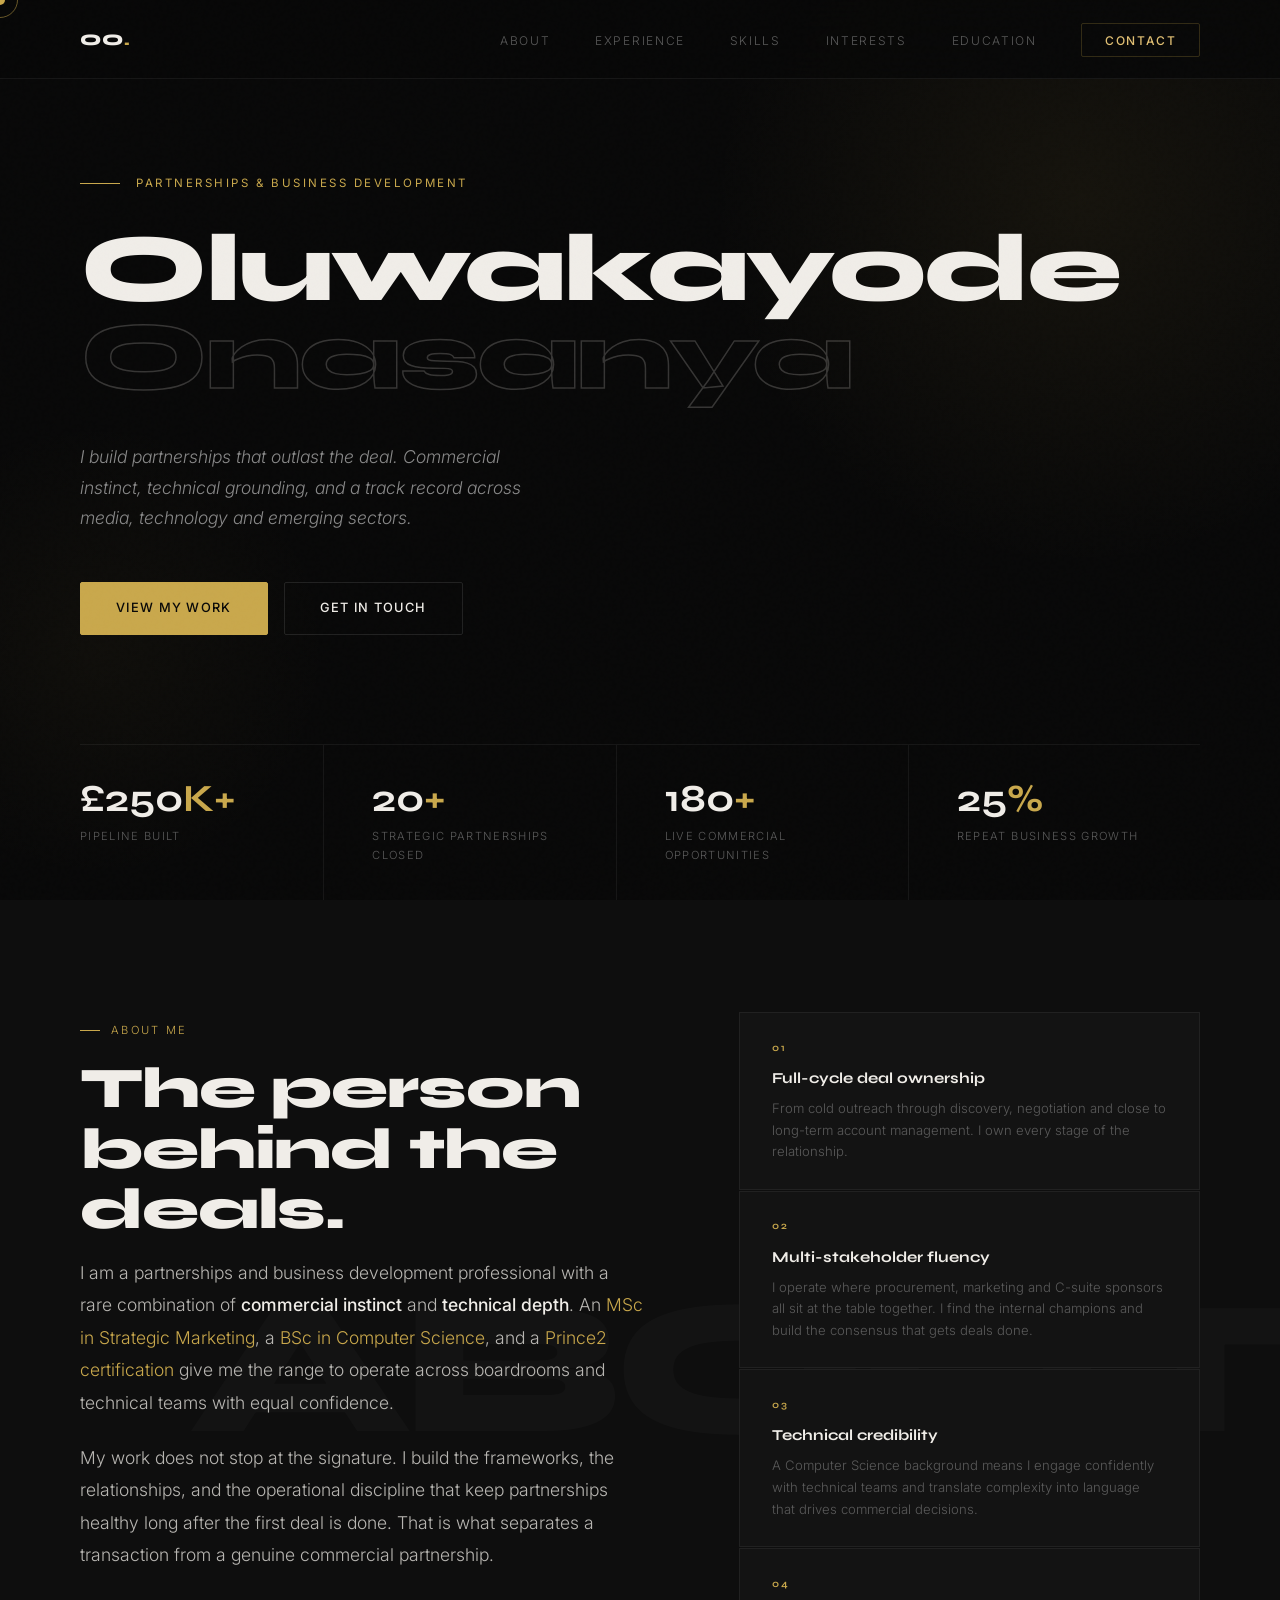
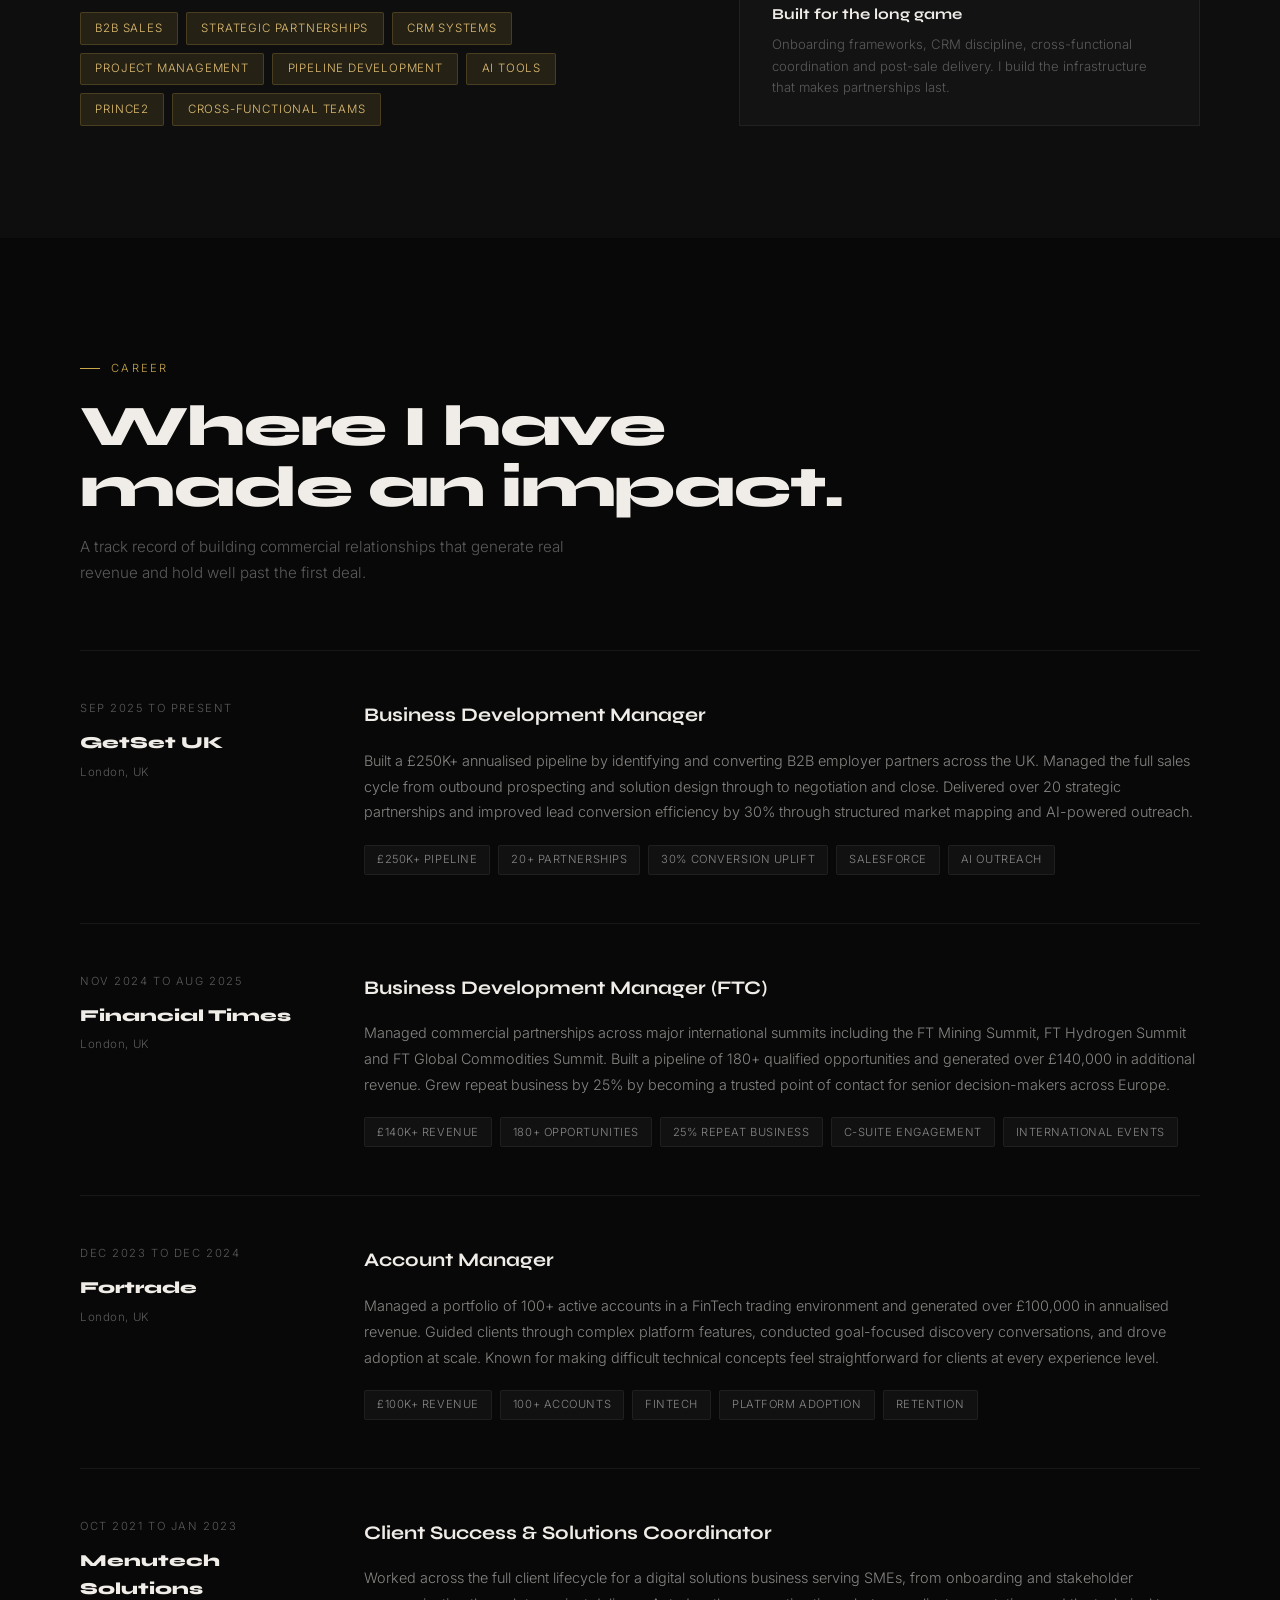
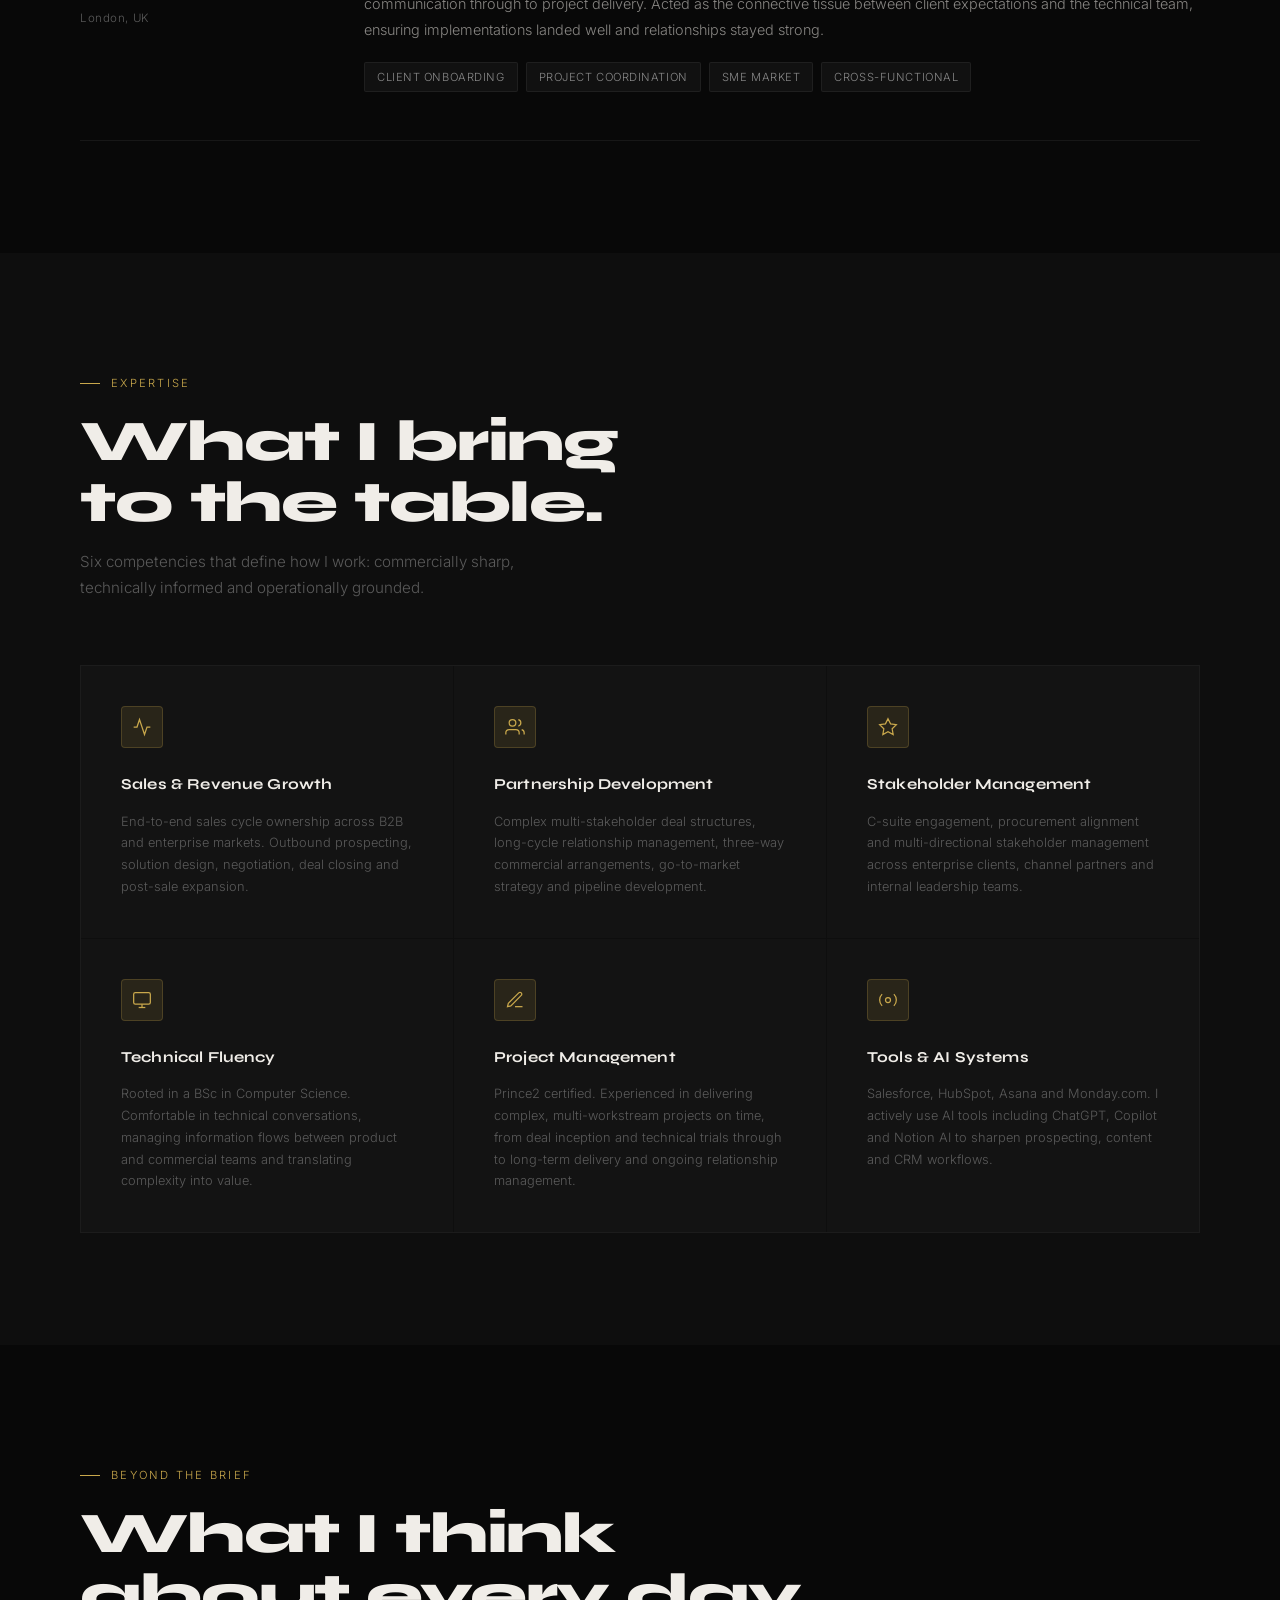
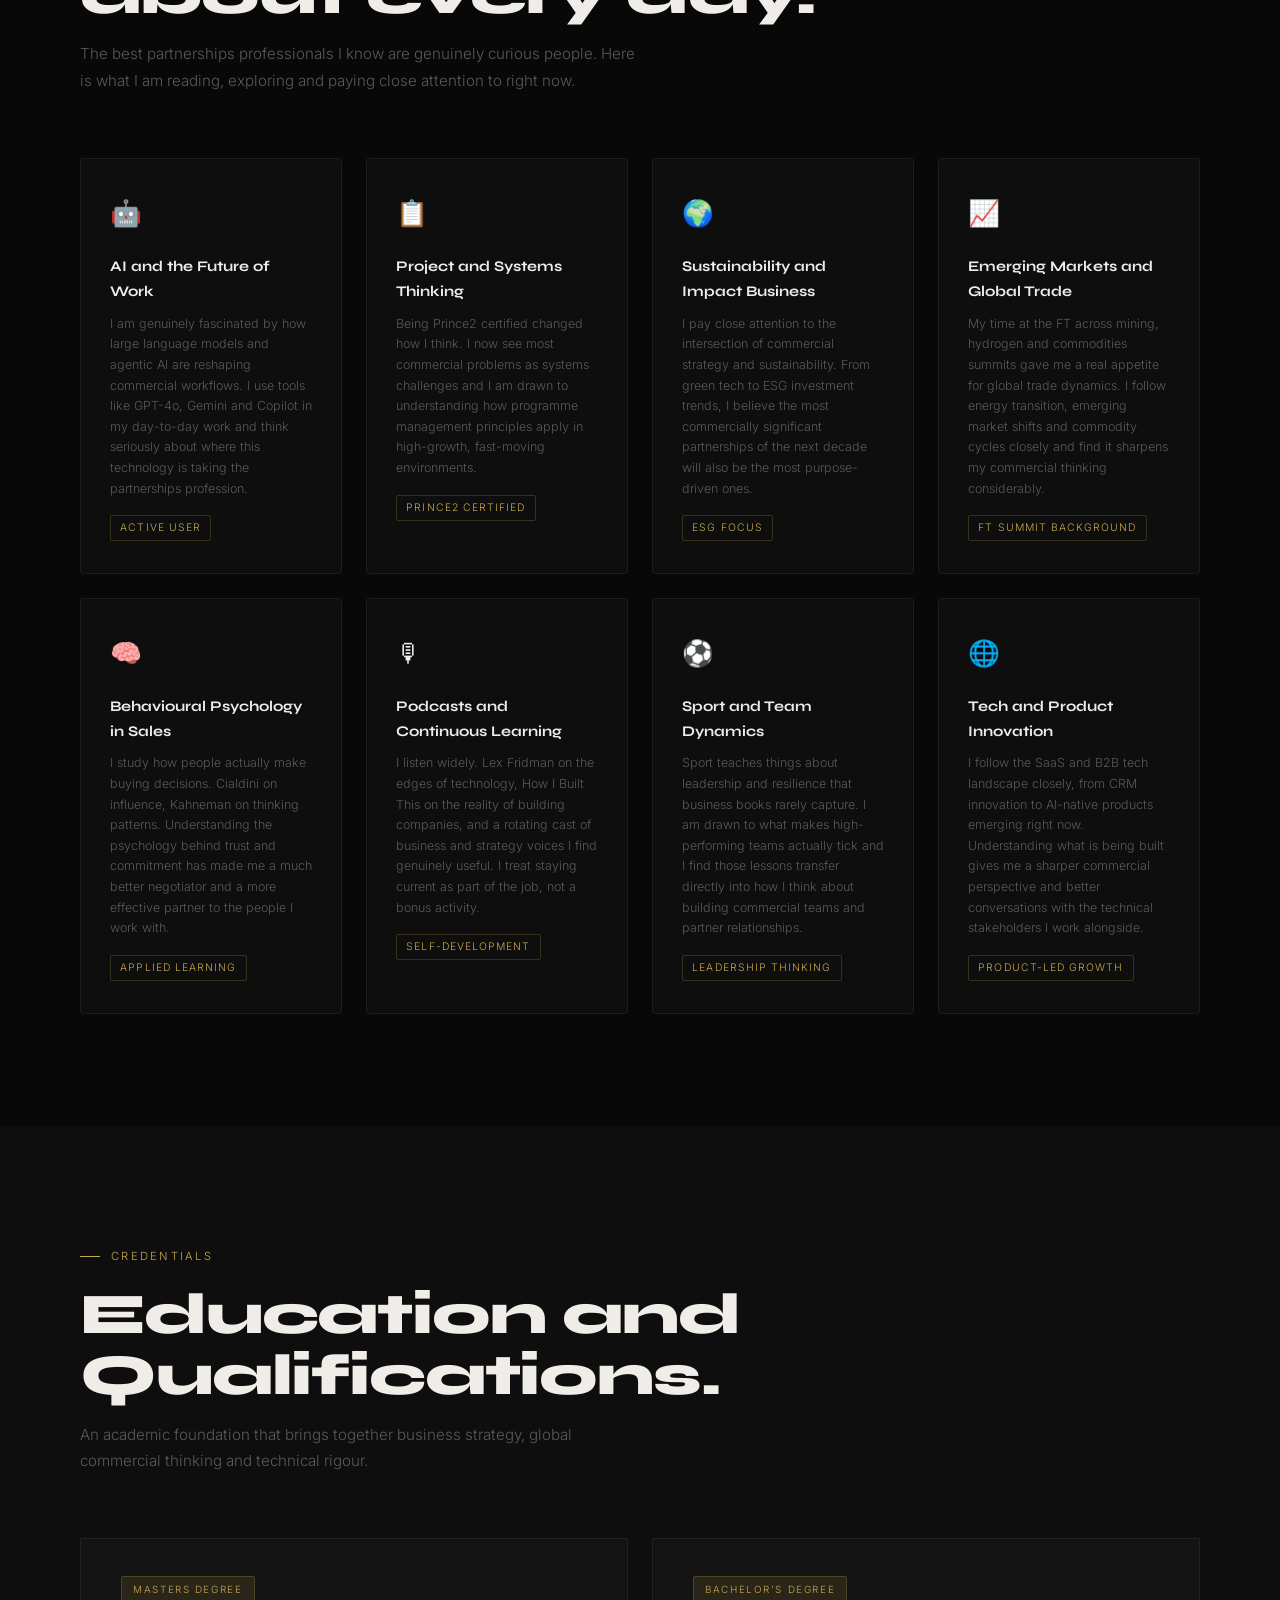
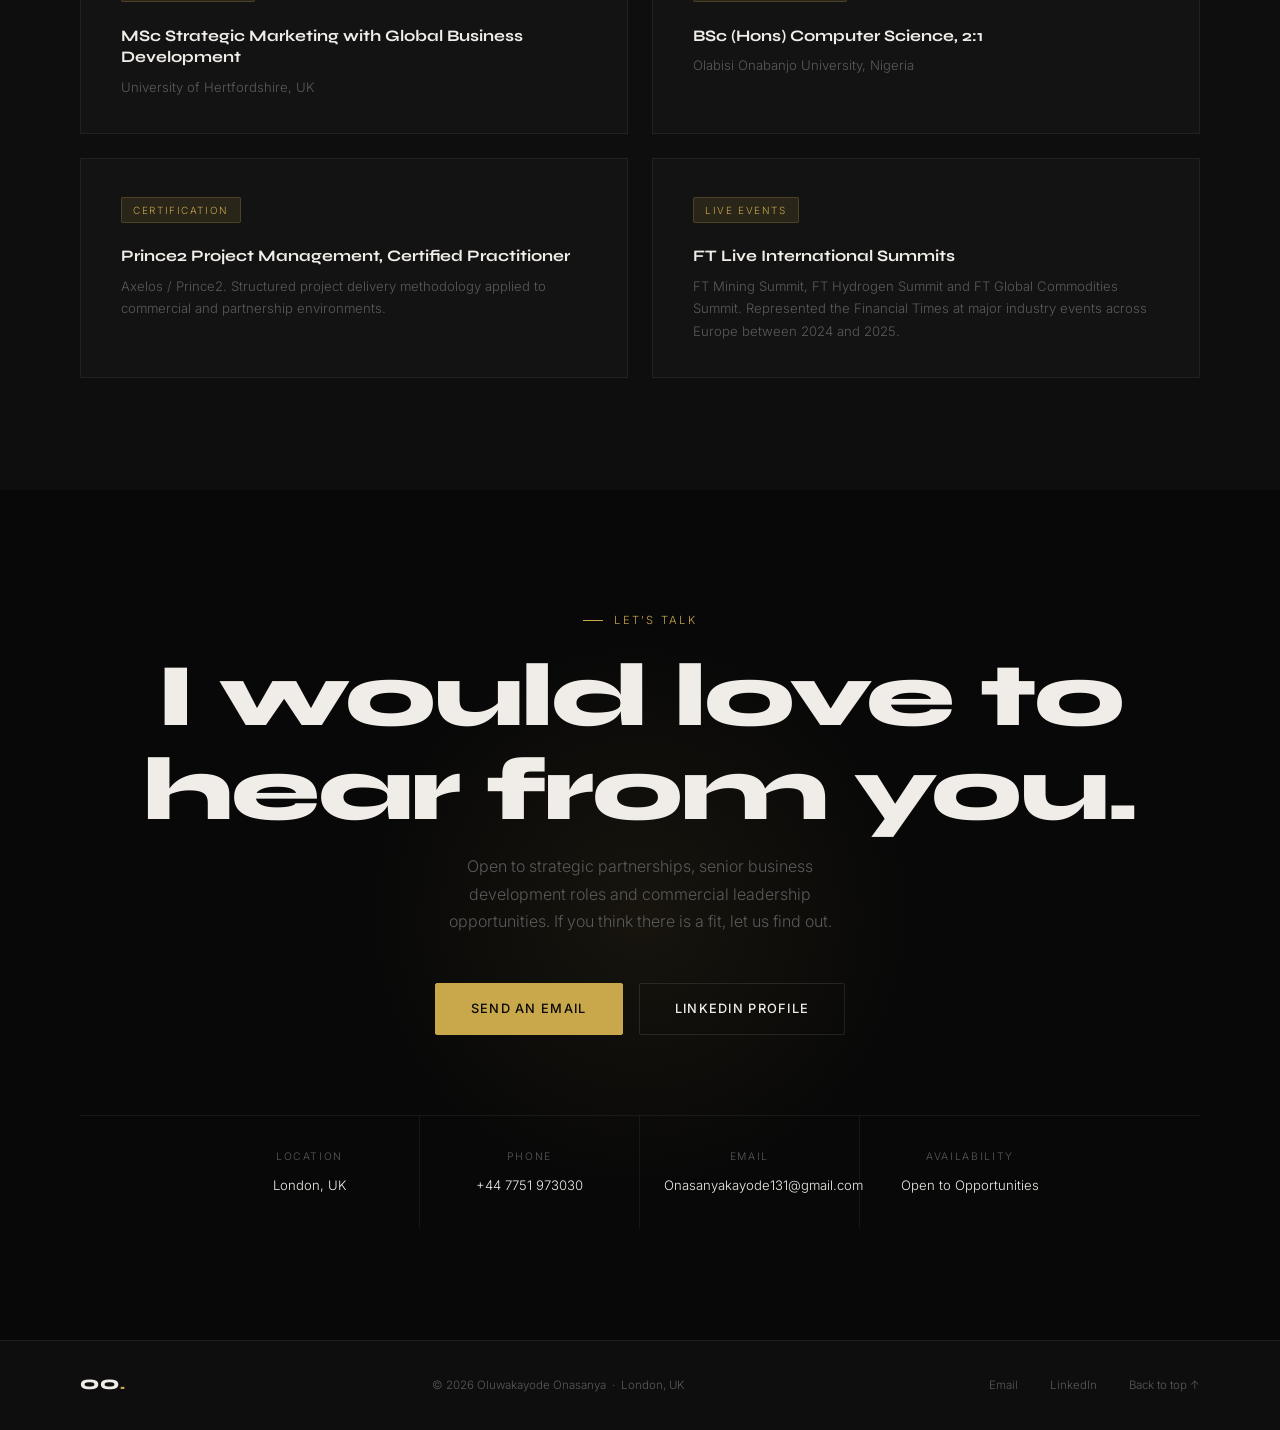
==== commit 66463793: "test - took off first name" ====
--- a/index.html
+++ b/index.html
@@ -3,7 +3,7 @@
 <head>
   <meta charset="UTF-8" />
   <meta name="viewport" content="width=device-width, initial-scale=1.0" />
-  <title>Oluwakayode Onasanya | Partnerships &amp; Business Development</title>
+  <title> Onasanya | Partnerships &amp; Business Development</title>
   <meta name="description" content="Oluwakayode Onasanya is a Partnerships and Business Development professional based in London. Commercially driven and technically grounded." />
   <link rel="preconnect" href="https://fonts.googleapis.com" />
   <link href="https://fonts.googleapis.com/css2?family=Syne:wght@400;600;700;800&family=Inter:ital,wght@0,300;0,400;0,500;1,300&display=swap" rel="stylesheet" />
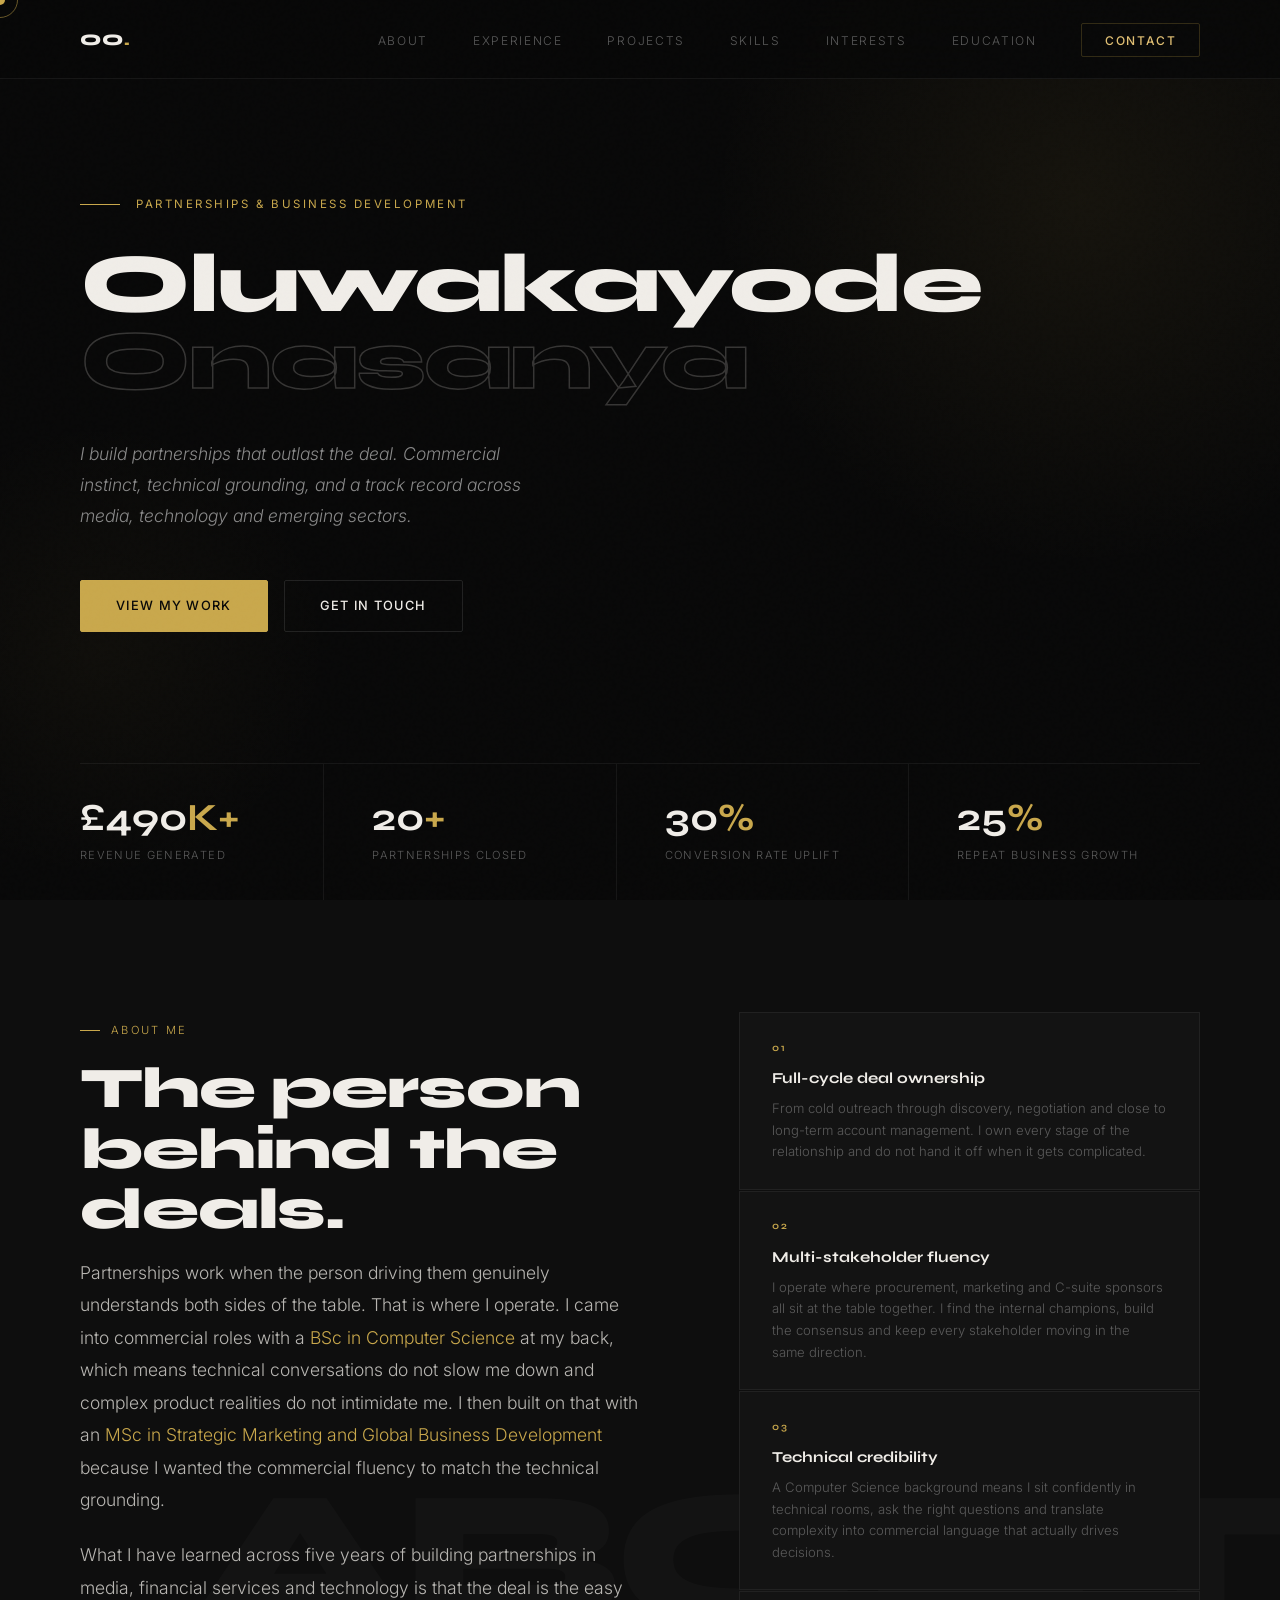
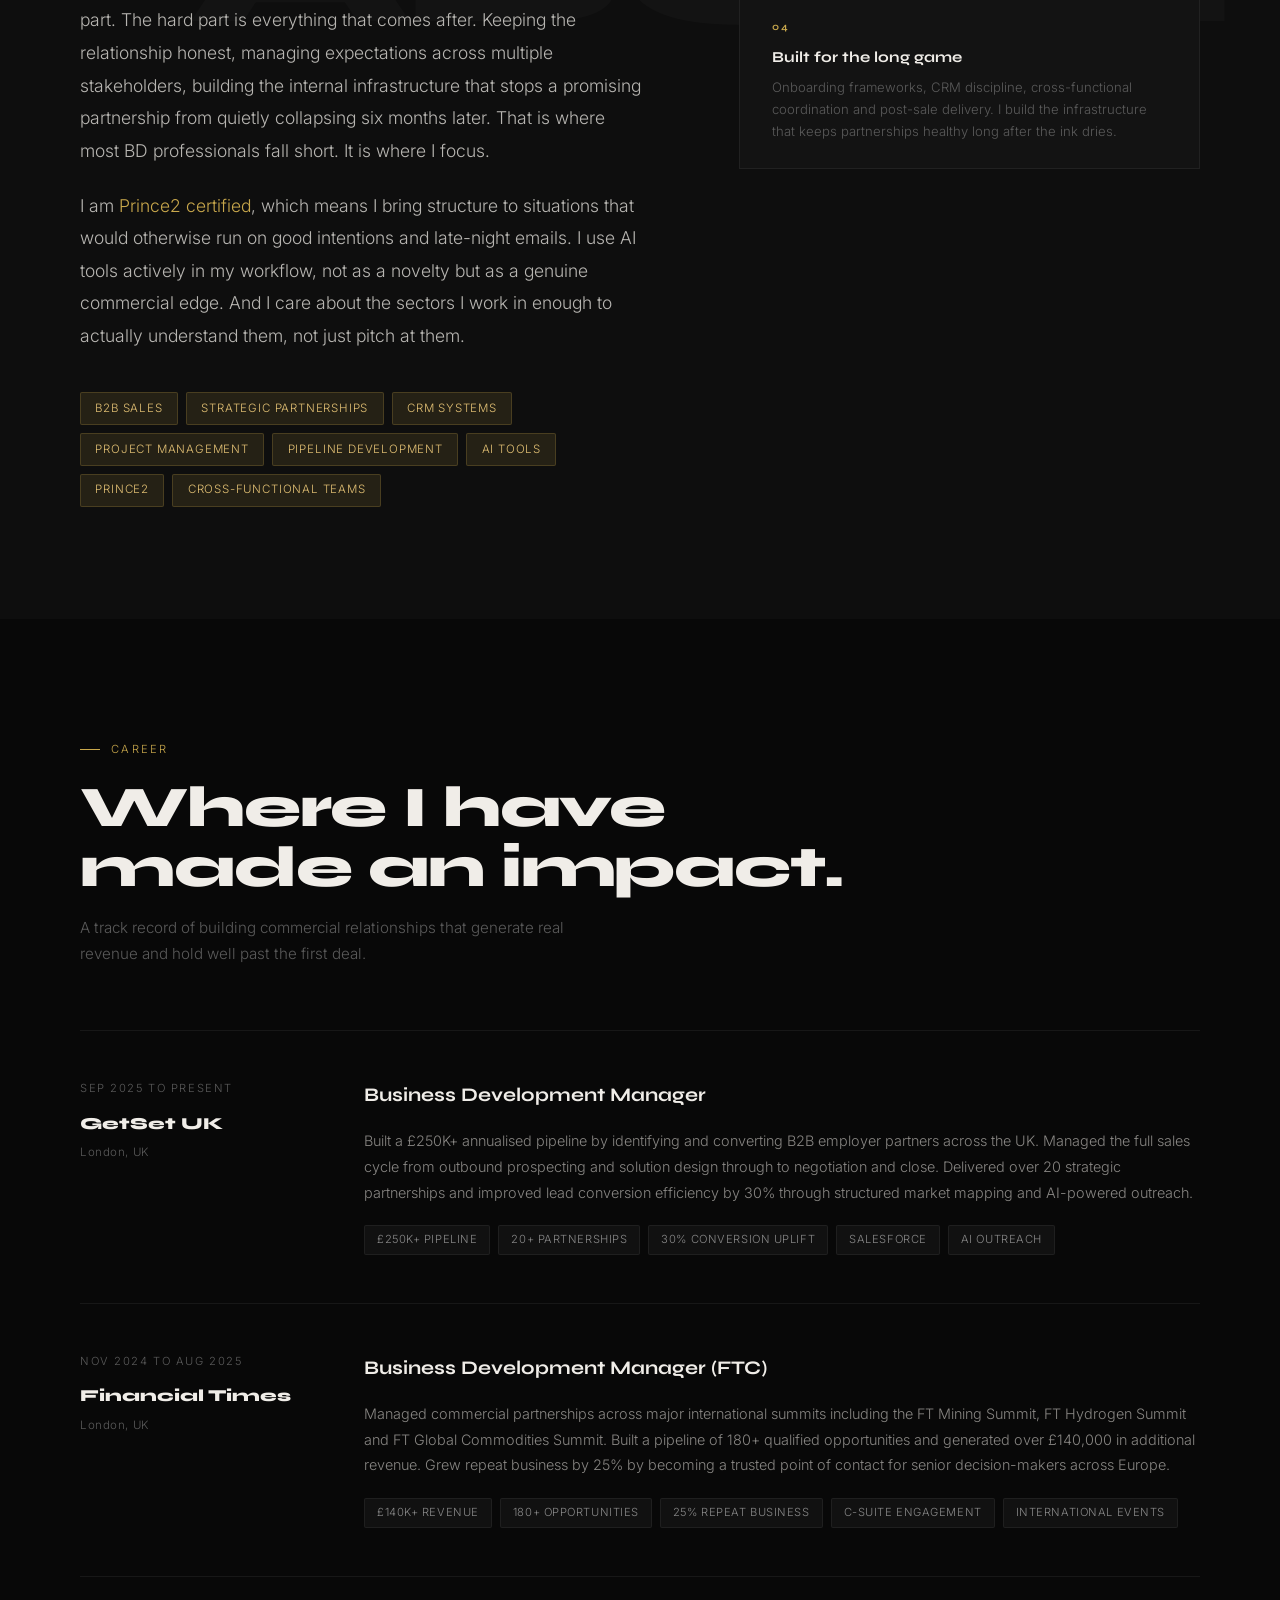
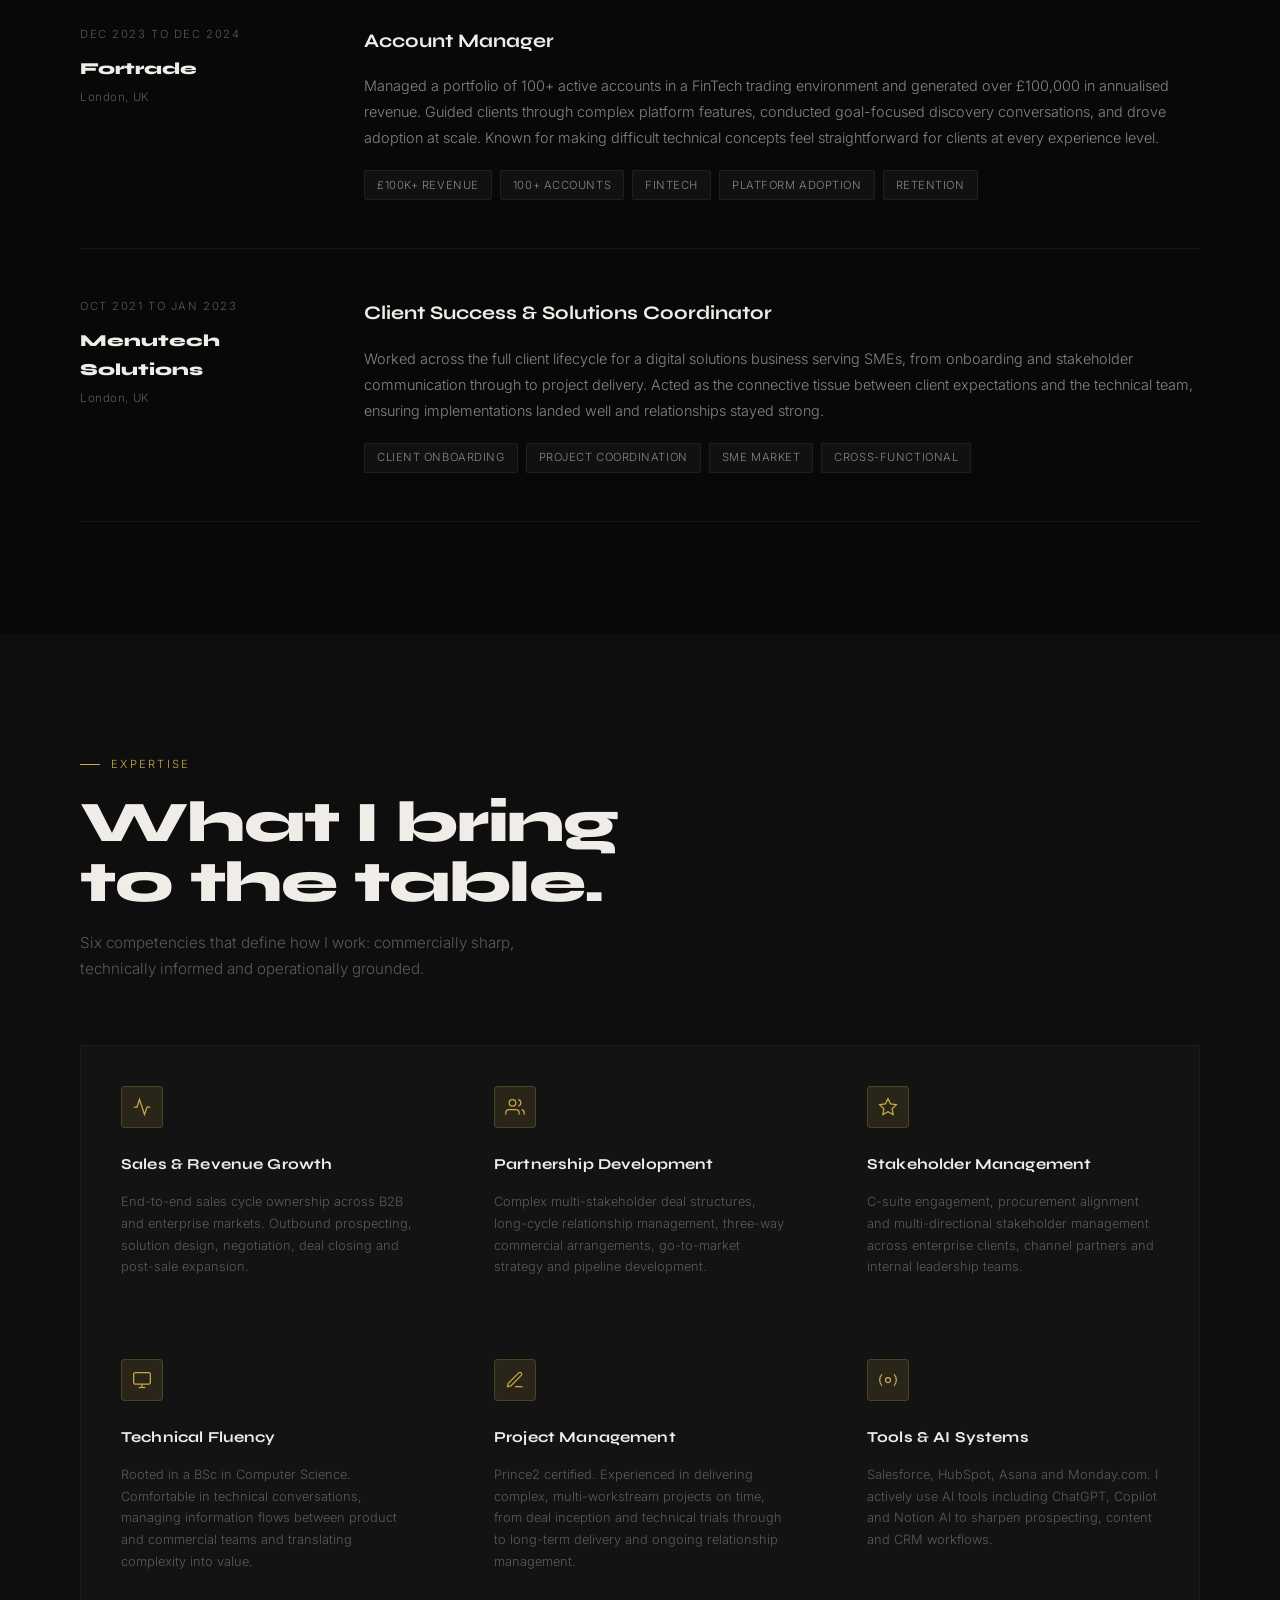
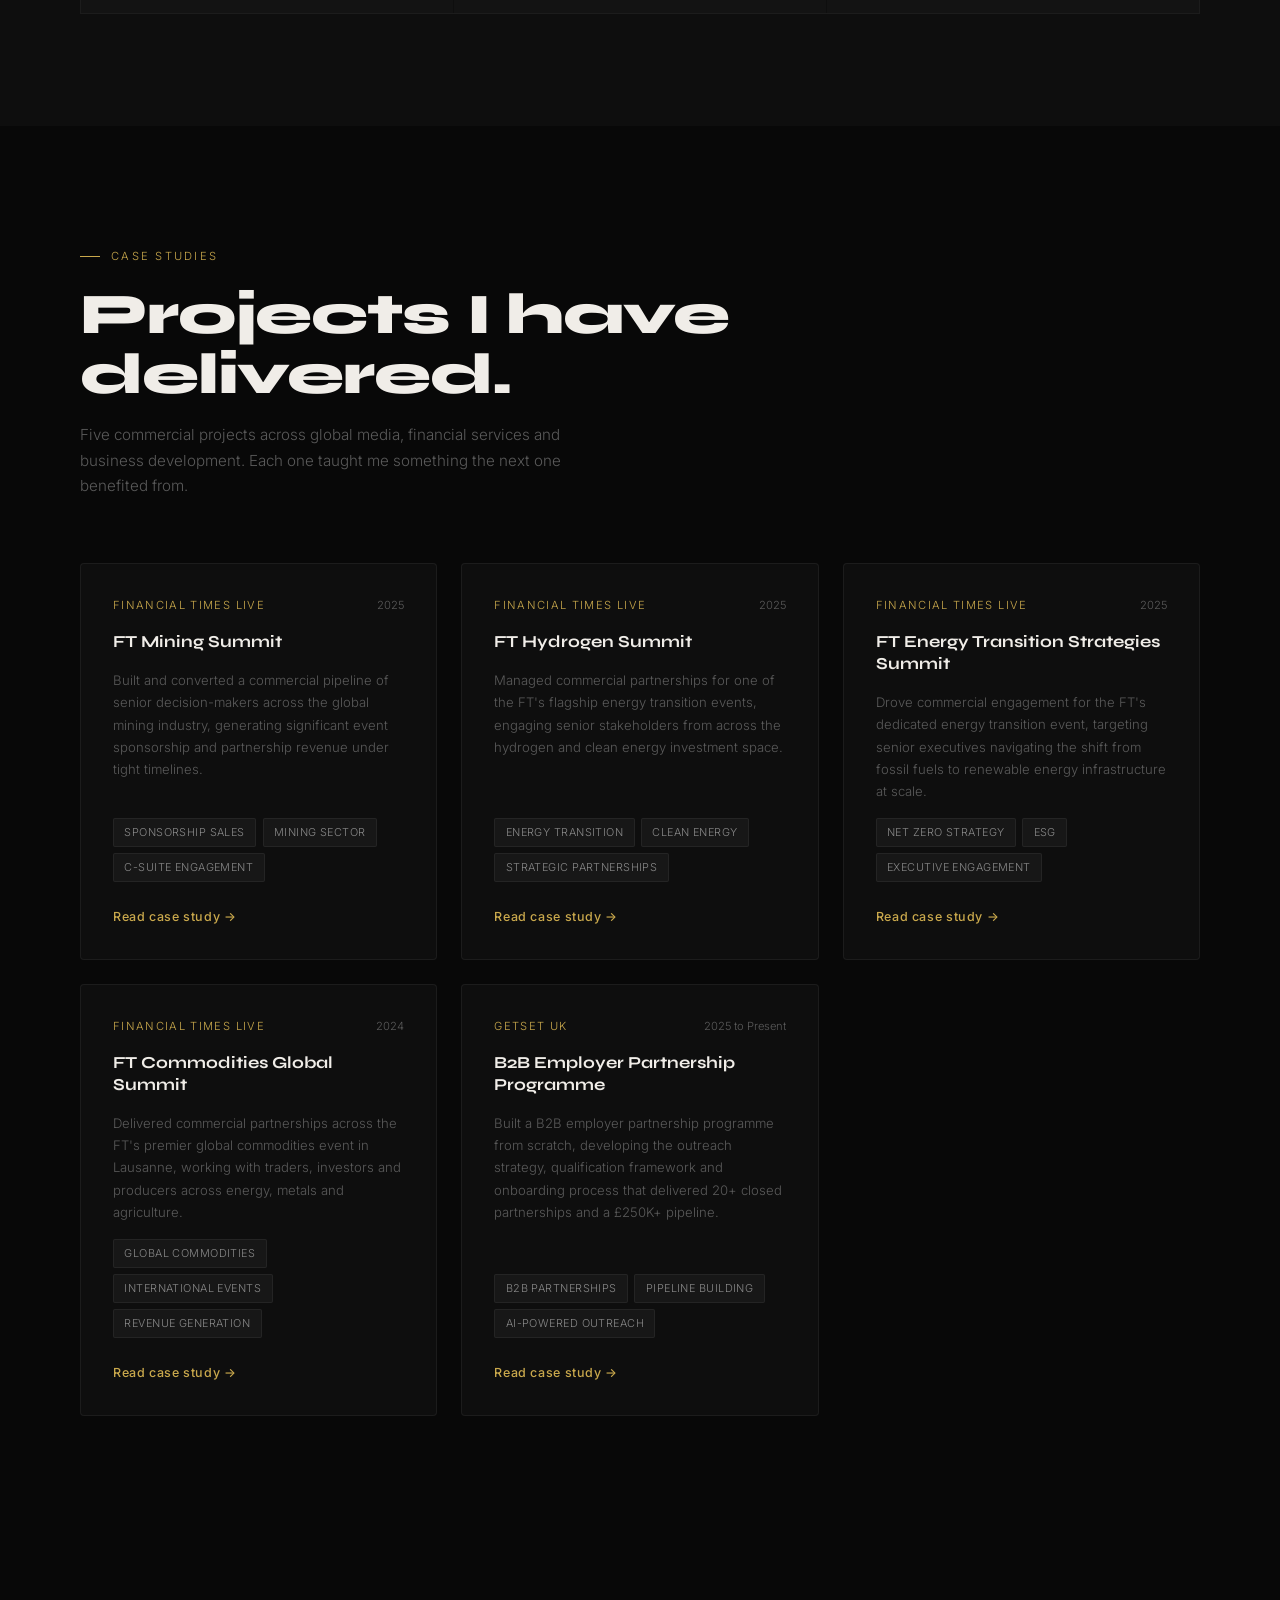
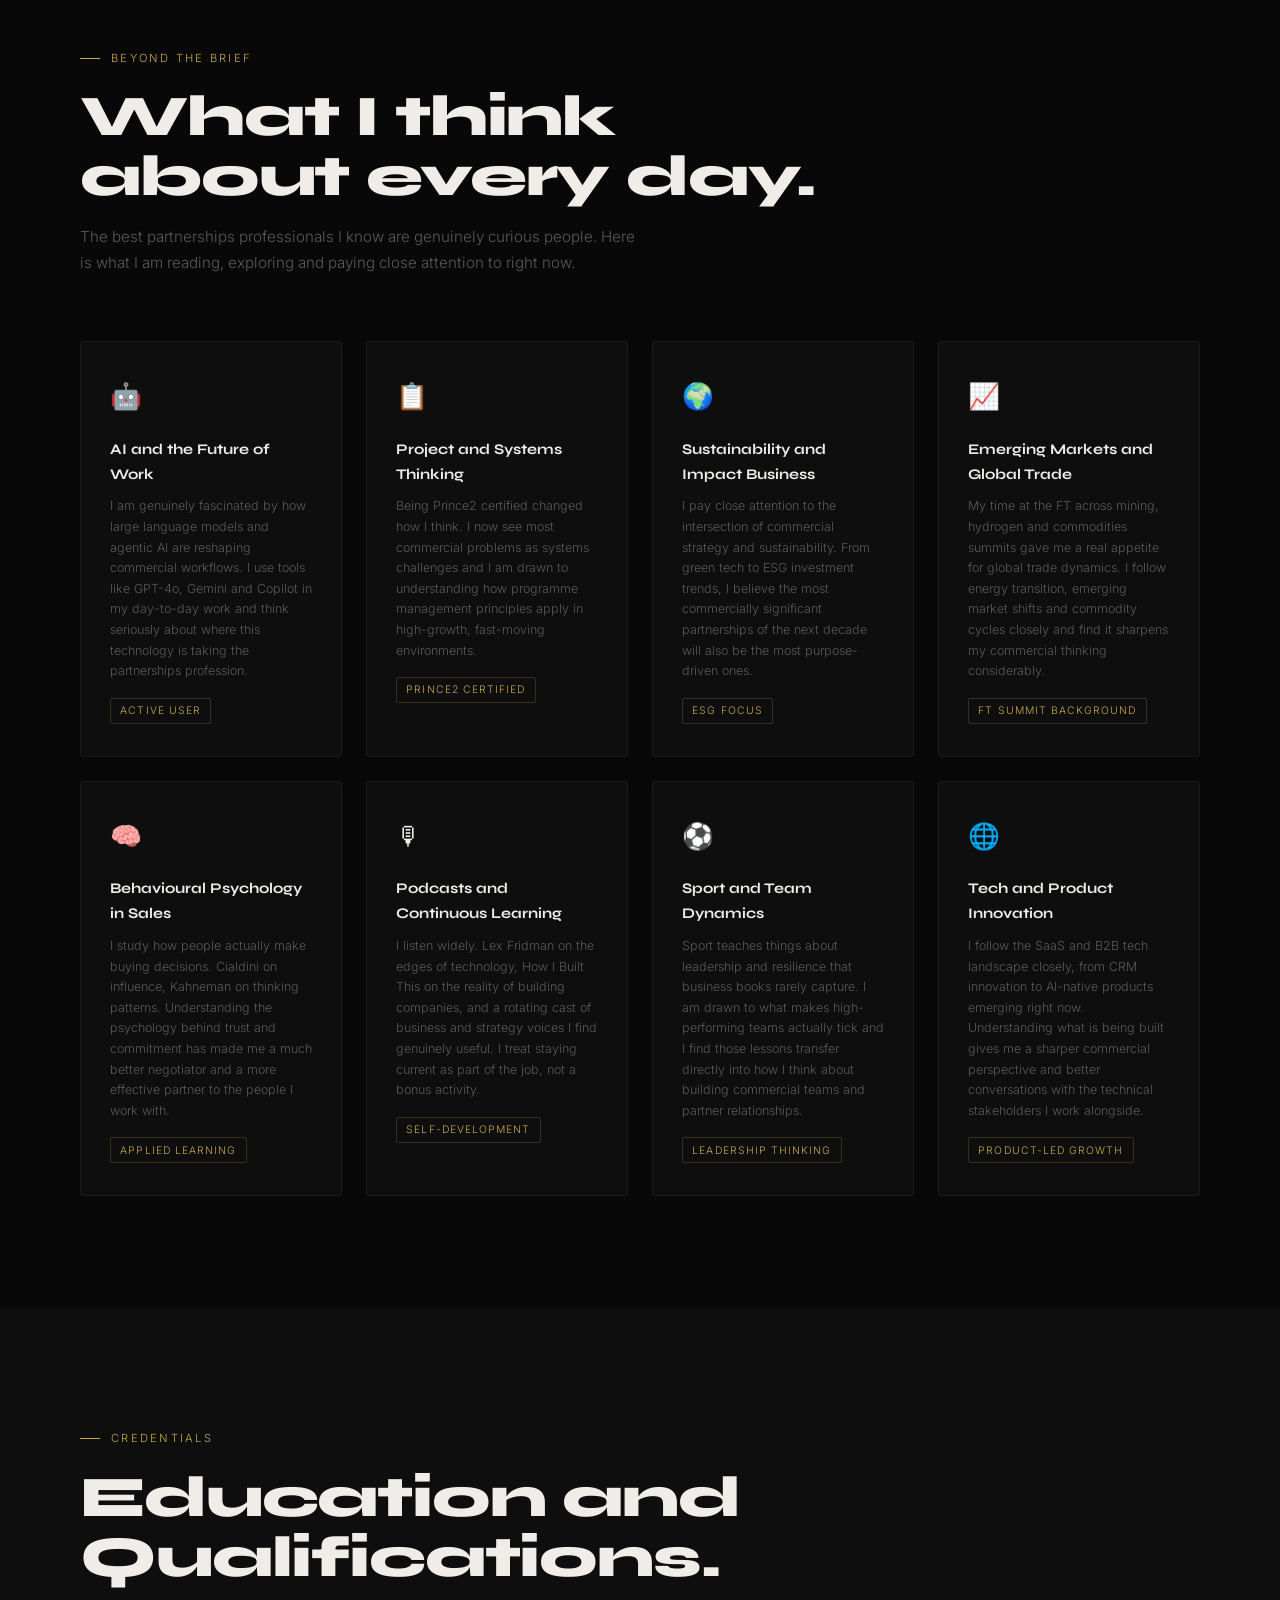
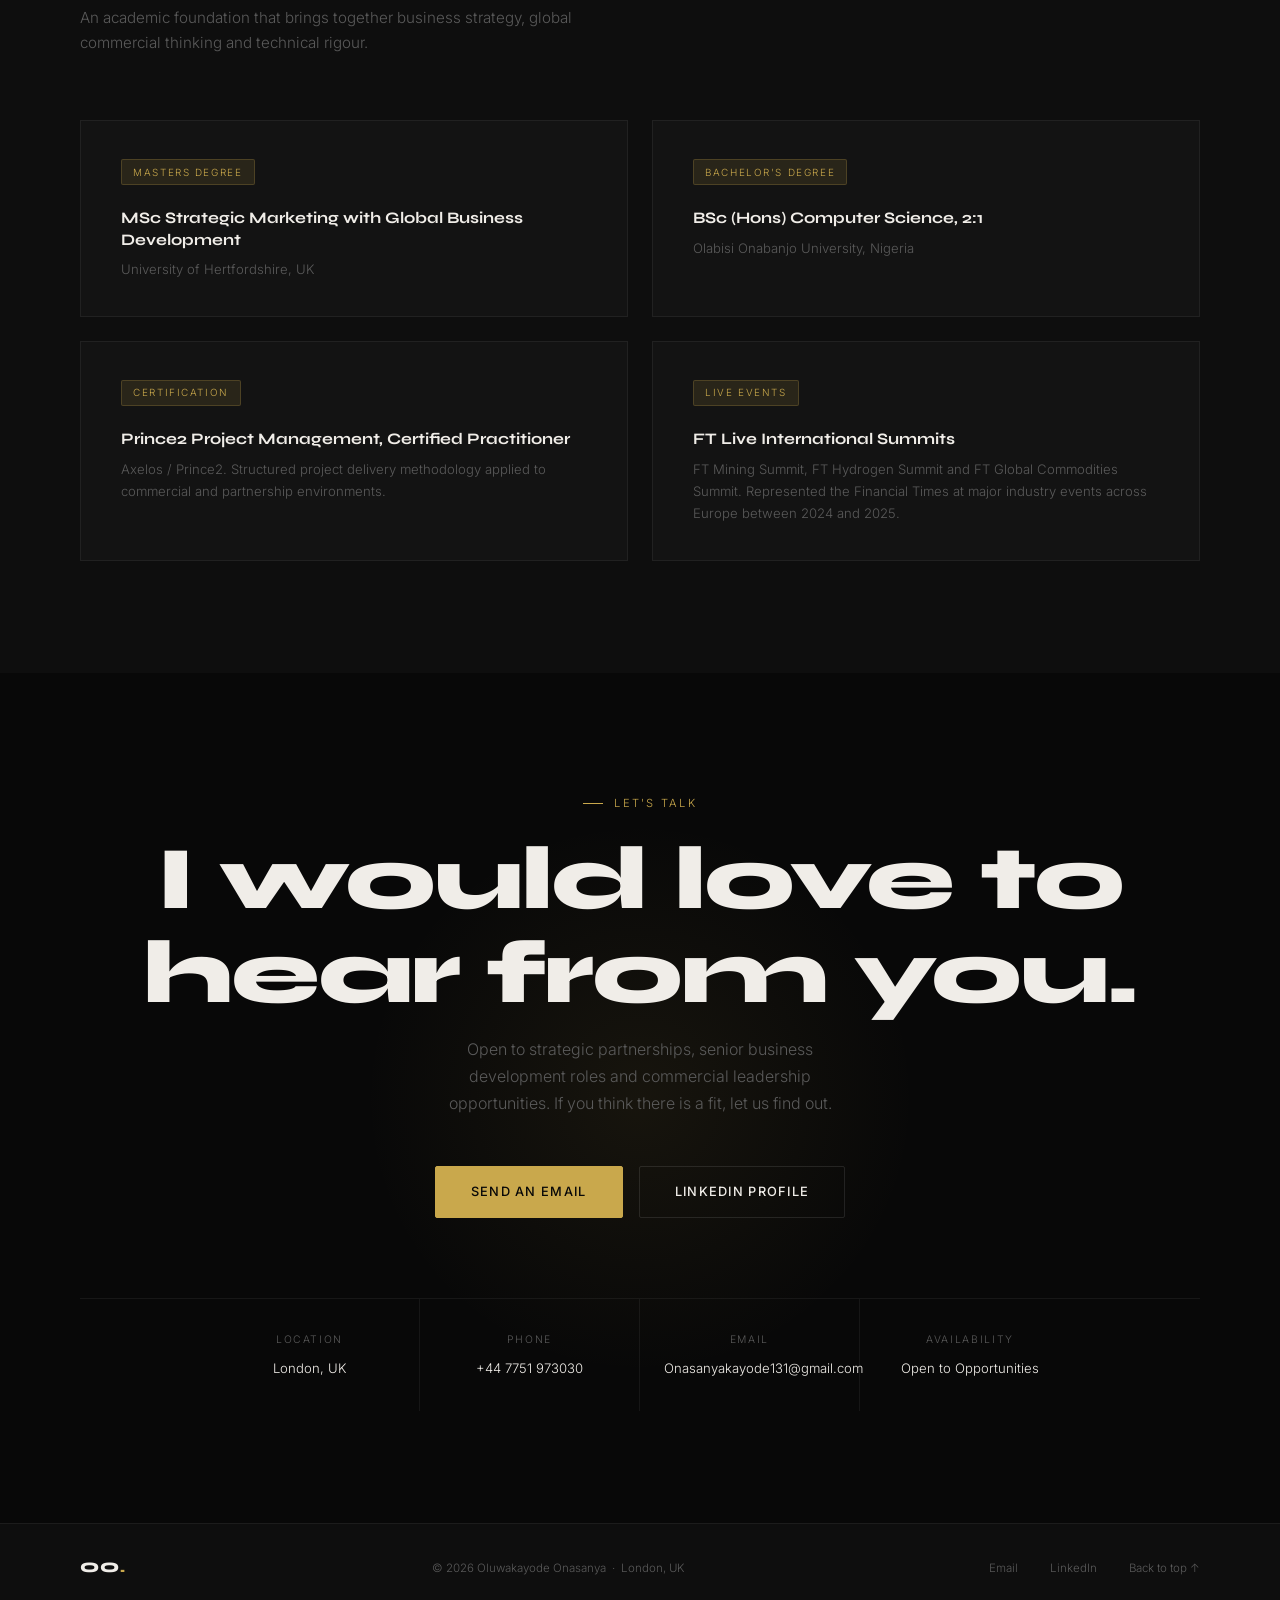
==== commit 674f4130: "Update index.html" ====
--- a/index.html
+++ b/index.html
@@ -3,7 +3,7 @@
 <head>
   <meta charset="UTF-8" />
   <meta name="viewport" content="width=device-width, initial-scale=1.0" />
-  <title> Onasanya | Partnerships &amp; Business Development</title>
+  <title>Oluwakayode Onasanya | Partnerships &amp; Business Development</title>
   <meta name="description" content="Oluwakayode Onasanya is a Partnerships and Business Development professional based in London. Commercially driven and technically grounded." />
   <link rel="preconnect" href="https://fonts.googleapis.com" />
   <link href="https://fonts.googleapis.com/css2?family=Syne:wght@400;600;700;800&family=Inter:ital,wght@0,300;0,400;0,500;1,300&display=swap" rel="stylesheet" />
@@ -20,6 +20,7 @@
     <span class="mobile-close" id="mobileClose">&#x2715;</span>
     <a href="#about"      onclick="closeMobile()">About</a>
     <a href="#experience" onclick="closeMobile()">Experience</a>
+    <a href="#projects"   onclick="closeMobile()">Projects</a>
     <a href="#skills"     onclick="closeMobile()">Skills</a>
     <a href="#interests"  onclick="closeMobile()">Interests</a>
     <a href="#education"  onclick="closeMobile()">Education</a>
@@ -32,6 +33,7 @@
     <ul class="nav-links">
       <li><a href="#about">About</a></li>
       <li><a href="#experience">Experience</a></li>
+      <li><a href="#projects">Projects</a></li>
       <li><a href="#skills">Skills</a></li>
       <li><a href="#interests">Interests</a></li>
       <li><a href="#education">Education</a></li>
@@ -62,16 +64,16 @@
     </div>
     <div class="hero-stats">
       <div class="stat-item">
-        <div class="stat-num">&#163;250<em>K+</em></div>
-        <div class="stat-label">Pipeline Built</div>
+        <div class="stat-num">&#163;490<em>K+</em></div>
+        <div class="stat-label">Revenue Generated</div>
       </div>
       <div class="stat-item">
         <div class="stat-num">20<em>+</em></div>
-        <div class="stat-label">Strategic Partnerships Closed</div>
+        <div class="stat-label">Partnerships Closed</div>
       </div>
       <div class="stat-item">
-        <div class="stat-num">180<em>+</em></div>
-        <div class="stat-label">Live Commercial Opportunities</div>
+        <div class="stat-num">30<em>%</em></div>
+        <div class="stat-label">Conversion Rate Uplift</div>
       </div>
       <div class="stat-item">
         <div class="stat-num">25<em>%</em></div>
@@ -86,8 +88,9 @@
       <div class="about-left reveal">
         <div class="section-tag">About Me</div>
         <h2 class="section-title">The person<br>behind the deals.</h2>
-        <p class="about-intro">I am a partnerships and business development professional with a rare combination of <strong>commercial instinct</strong> and <strong>technical depth</strong>. An <span class="highlight">MSc in Strategic Marketing</span>, a <span class="highlight">BSc in Computer Science</span>, and a <span class="highlight">Prince2 certification</span> give me the range to operate across boardrooms and technical teams with equal confidence.</p>
-        <p class="about-intro">My work does not stop at the signature. I build the frameworks, the relationships, and the operational discipline that keep partnerships healthy long after the first deal is done. That is what separates a transaction from a genuine commercial partnership.</p>
+        <p class="about-intro">Partnerships work when the person driving them genuinely understands both sides of the table. That is where I operate. I came into commercial roles with a <span class="highlight">BSc in Computer Science</span> at my back, which means technical conversations do not slow me down and complex product realities do not intimidate me. I then built on that with an <span class="highlight">MSc in Strategic Marketing and Global Business Development</span> because I wanted the commercial fluency to match the technical grounding.</p>
+        <p class="about-intro">What I have learned across five years of building partnerships in media, financial services and technology is that the deal is the easy part. The hard part is everything that comes after. Keeping the relationship honest, managing expectations across multiple stakeholders, building the internal infrastructure that stops a promising partnership from quietly collapsing six months later. That is where most BD professionals fall short. It is where I focus.</p>
+        <p class="about-intro">I am <span class="highlight">Prince2 certified</span>, which means I bring structure to situations that would otherwise run on good intentions and late-night emails. I use AI tools actively in my workflow, not as a novelty but as a genuine commercial edge. And I care about the sectors I work in enough to actually understand them, not just pitch at them.</p>
         <div class="about-pills">
           <span class="pill">B2B Sales</span>
           <span class="pill">Strategic Partnerships</span>
@@ -103,22 +106,22 @@
         <div class="about-card">
           <div class="about-card-num">01</div>
           <div class="about-card-title">Full-cycle deal ownership</div>
-          <p>From cold outreach through discovery, negotiation and close to long-term account management. I own every stage of the relationship.</p>
+          <p>From cold outreach through discovery, negotiation and close to long-term account management. I own every stage of the relationship and do not hand it off when it gets complicated.</p>
         </div>
         <div class="about-card">
           <div class="about-card-num">02</div>
           <div class="about-card-title">Multi-stakeholder fluency</div>
-          <p>I operate where procurement, marketing and C-suite sponsors all sit at the table together. I find the internal champions and build the consensus that gets deals done.</p>
+          <p>I operate where procurement, marketing and C-suite sponsors all sit at the table together. I find the internal champions, build the consensus and keep every stakeholder moving in the same direction.</p>
         </div>
         <div class="about-card">
           <div class="about-card-num">03</div>
           <div class="about-card-title">Technical credibility</div>
-          <p>A Computer Science background means I engage confidently with technical teams and translate complexity into language that drives commercial decisions.</p>
+          <p>A Computer Science background means I sit confidently in technical rooms, ask the right questions and translate complexity into commercial language that actually drives decisions.</p>
         </div>
         <div class="about-card">
           <div class="about-card-num">04</div>
           <div class="about-card-title">Built for the long game</div>
-          <p>Onboarding frameworks, CRM discipline, cross-functional coordination and post-sale delivery. I build the infrastructure that makes partnerships last.</p>
+          <p>Onboarding frameworks, CRM discipline, cross-functional coordination and post-sale delivery. I build the infrastructure that keeps partnerships healthy long after the ink dries.</p>
         </div>
       </div>
     </div>
@@ -267,6 +270,91 @@
     </div>
   </section>
 
+  <!-- ═══════════════════════════════════════ PROJECTS -->
+  <section id="projects">
+    <div class="section-tag reveal">Case Studies</div>
+    <h2 class="section-title reveal">Projects I have<br>delivered.</h2>
+    <p class="section-sub reveal">Five commercial projects across global media, financial services and business development. Each one taught me something the next one benefited from.</p>
+    <div class="projects-grid">
+
+      <div class="project-card reveal">
+        <div class="project-header">
+          <div class="project-company">Financial Times Live</div>
+          <div class="project-year">2025</div>
+        </div>
+        <h3 class="project-title">FT Mining Summit</h3>
+        <p class="project-desc">Built and converted a commercial pipeline of senior decision-makers across the global mining industry, generating significant event sponsorship and partnership revenue under tight timelines.</p>
+        <div class="project-tags">
+          <span class="project-tag">Sponsorship Sales</span>
+          <span class="project-tag">Mining Sector</span>
+          <span class="project-tag">C-Suite Engagement</span>
+        </div>
+        <a href="projects.html#mining" class="project-link">Read case study &#8594;</a>
+      </div>
+
+      <div class="project-card reveal reveal-delay-1">
+        <div class="project-header">
+          <div class="project-company">Financial Times Live</div>
+          <div class="project-year">2025</div>
+        </div>
+        <h3 class="project-title">FT Hydrogen Summit</h3>
+        <p class="project-desc">Managed commercial partnerships for one of the FT's flagship energy transition events, engaging senior stakeholders from across the hydrogen and clean energy investment space.</p>
+        <div class="project-tags">
+          <span class="project-tag">Energy Transition</span>
+          <span class="project-tag">Clean Energy</span>
+          <span class="project-tag">Strategic Partnerships</span>
+        </div>
+        <a href="projects.html#hydrogen" class="project-link">Read case study &#8594;</a>
+      </div>
+
+      <div class="project-card reveal reveal-delay-2">
+        <div class="project-header">
+          <div class="project-company">Financial Times Live</div>
+          <div class="project-year">2025</div>
+        </div>
+        <h3 class="project-title">FT Energy Transition Strategies Summit</h3>
+        <p class="project-desc">Drove commercial engagement for the FT's dedicated energy transition event, targeting senior executives navigating the shift from fossil fuels to renewable energy infrastructure at scale.</p>
+        <div class="project-tags">
+          <span class="project-tag">Net Zero Strategy</span>
+          <span class="project-tag">ESG</span>
+          <span class="project-tag">Executive Engagement</span>
+        </div>
+        <a href="projects.html#energy-transition" class="project-link">Read case study &#8594;</a>
+      </div>
+
+      <div class="project-card reveal">
+        <div class="project-header">
+          <div class="project-company">Financial Times Live</div>
+          <div class="project-year">2024</div>
+        </div>
+        <h3 class="project-title">FT Commodities Global Summit</h3>
+        <p class="project-desc">Delivered commercial partnerships across the FT's premier global commodities event in Lausanne, working with traders, investors and producers across energy, metals and agriculture.</p>
+        <div class="project-tags">
+          <span class="project-tag">Global Commodities</span>
+          <span class="project-tag">International Events</span>
+          <span class="project-tag">Revenue Generation</span>
+        </div>
+        <a href="projects.html#commodities" class="project-link">Read case study &#8594;</a>
+      </div>
+
+      <div class="project-card reveal reveal-delay-1">
+        <div class="project-header">
+          <div class="project-company">GetSet UK</div>
+          <div class="project-year">2025 to Present</div>
+        </div>
+        <h3 class="project-title">B2B Employer Partnership Programme</h3>
+        <p class="project-desc">Built a B2B employer partnership programme from scratch, developing the outreach strategy, qualification framework and onboarding process that delivered 20+ closed partnerships and a £250K+ pipeline.</p>
+        <div class="project-tags">
+          <span class="project-tag">B2B Partnerships</span>
+          <span class="project-tag">Pipeline Building</span>
+          <span class="project-tag">AI-powered Outreach</span>
+        </div>
+        <a href="projects.html#getset" class="project-link">Read case study &#8594;</a>
+      </div>
+
+    </div>
+  </section>
+
   <!-- ═══════════════════════════════════════ INTERESTS -->
   <section id="interests">
     <div class="section-tag reveal">Beyond the Brief</div>
@@ -405,6 +493,13 @@
     </div>
   </footer>
 
+  <!-- SCROLL TO TOP BUTTON -->
+  <button class="scroll-top" id="scrollTop" aria-label="Back to top" onclick="window.scrollTo({top:0,behavior:'smooth'})">
+    <svg viewBox="0 0 24 24" fill="none" stroke="currentColor" stroke-width="2" stroke-linecap="round" stroke-linejoin="round">
+      <polyline points="18 15 12 9 6 15"/>
+    </svg>
+  </button>
+
   <script src="js/main.js"></script>
 </body>
 </html>
--- a/css/style.css
+++ b/css/style.css
@@ -355,12 +355,15 @@
 .hero-name {
   font-family:     var(--font-display);
   font-weight:     800;
-  font-size:       clamp(3.2rem, 7.5vw, 7.5rem);
+  font-size:       clamp(3rem, 6.5vw, 7.5rem);
   line-height:     0.92;
   letter-spacing:  -0.025em;
   margin-bottom:   2.5rem;
   opacity: 0;
   animation: fadeUp 0.9s 0.25s forwards;
+  word-break:      keep-all;
+  overflow-wrap:   normal;
+  white-space:     nowrap;
 }
 .hero-name .outline {
   color:               transparent;
@@ -683,6 +686,216 @@
   line-height: 1.7;
 }
 
+/* ── PROJECTS ─────────────────────────────────── */
+#projects {
+  background: var(--black);
+}
+
+.projects-grid {
+  display:               grid;
+  grid-template-columns: repeat(3, 1fr);
+  gap:                   1.5rem;
+}
+
+.project-card {
+  background:    var(--surface);
+  border:        1px solid var(--border);
+  border-radius: 4px;
+  padding:       2rem;
+  transition:    all var(--transition-med);
+  position:      relative;
+  display:       flex;
+  flex-direction: column;
+  gap:           1rem;
+}
+
+.project-card:hover {
+  border-color: var(--gold-border);
+  transform:    translateY(-5px);
+  box-shadow:   0 20px 40px rgba(0,0,0,0.4);
+}
+
+.project-header {
+  display:         flex;
+  justify-content: space-between;
+  align-items:     center;
+}
+
+.project-company {
+  font-size:       0.7rem;
+  letter-spacing:  0.12em;
+  text-transform:  uppercase;
+  color:           var(--gold);
+}
+
+.project-year {
+  font-size:  0.7rem;
+  color:      var(--mid);
+}
+
+.project-title {
+  font-family:  var(--font-display);
+  font-weight:  700;
+  font-size:    1.05rem;
+  color:        var(--off-white);
+  line-height:  1.3;
+}
+
+.project-desc {
+  font-size:   0.82rem;
+  color:       var(--mid);
+  line-height: 1.7;
+  flex:        1;
+}
+
+.project-tags {
+  display:    flex;
+  flex-wrap:  wrap;
+  gap:        0.4rem;
+}
+
+.project-tag {
+  font-size:       0.68rem;
+  padding:         0.25rem 0.65rem;
+  border-radius:   2px;
+  background:      rgba(255,255,255,0.04);
+  color:           var(--light-mid);
+  border:          1px solid var(--border);
+  letter-spacing:  0.04em;
+  text-transform:  uppercase;
+}
+
+.project-link {
+  font-size:       0.78rem;
+  color:           var(--gold);
+  text-decoration: none;
+  letter-spacing:  0.05em;
+  transition:      color var(--transition-fast);
+  font-weight:     500;
+  margin-top:      auto;
+  padding-top:     0.5rem;
+}
+
+.project-link:hover { color: var(--gold-light); }
+
+/* Projects page specific styles */
+.case-study {
+  padding:       5rem;
+  border-bottom: 1px solid var(--border);
+  max-width:     860px;
+  margin:        0 auto;
+}
+
+.case-study:last-child { border-bottom: none; }
+
+.cs-back {
+  display:         inline-flex;
+  align-items:     center;
+  gap:             0.5rem;
+  font-size:       0.78rem;
+  color:           var(--mid);
+  text-decoration: none;
+  letter-spacing:  0.08em;
+  text-transform:  uppercase;
+  margin-bottom:   3rem;
+  transition:      color var(--transition-fast);
+}
+.cs-back:hover { color: var(--gold); }
+
+.cs-meta {
+  display:    flex;
+  gap:        2rem;
+  margin-bottom: 2rem;
+  flex-wrap:  wrap;
+}
+
+.cs-meta-item {
+  display:        flex;
+  flex-direction: column;
+  gap:            0.3rem;
+}
+
+.cs-meta-label {
+  font-size:       0.65rem;
+  letter-spacing:  0.16em;
+  text-transform:  uppercase;
+  color:           var(--mid);
+}
+
+.cs-meta-value {
+  font-size:  0.88rem;
+  color:      var(--off-white);
+  font-weight: 500;
+}
+
+.cs-title {
+  font-family:    var(--font-display);
+  font-weight:    800;
+  font-size:      clamp(2rem, 4vw, 3.2rem);
+  line-height:    1.05;
+  letter-spacing: -0.02em;
+  margin-bottom:  2rem;
+}
+
+.cs-section-label {
+  font-size:       0.7rem;
+  letter-spacing:  0.18em;
+  text-transform:  uppercase;
+  color:           var(--gold);
+  margin-bottom:   0.8rem;
+  display:         flex;
+  align-items:     center;
+  gap:             0.6rem;
+}
+.cs-section-label::before {
+  content:    '';
+  display:    block;
+  width:      16px;
+  height:     1px;
+  background: var(--gold);
+}
+
+.cs-body {
+  font-size:     0.95rem;
+  color:         rgba(240,237,232,0.75);
+  line-height:   1.85;
+  margin-bottom: 2.5rem;
+}
+
+.cs-body strong { color: var(--off-white); font-weight: 500; }
+
+.cs-results {
+  display:               grid;
+  grid-template-columns: repeat(3, 1fr);
+  gap:                   1rem;
+  margin-top:            2rem;
+  margin-bottom:         2.5rem;
+}
+
+.cs-result-item {
+  background:    var(--surface2);
+  border:        1px solid var(--border);
+  border-radius: 4px;
+  padding:       1.5rem;
+  text-align:    center;
+}
+
+.cs-result-num {
+  font-family:  var(--font-display);
+  font-weight:  800;
+  font-size:    2rem;
+  color:        var(--gold);
+  line-height:  1;
+  margin-bottom: 0.4rem;
+}
+
+.cs-result-label {
+  font-size:  0.72rem;
+  color:      var(--mid);
+  letter-spacing: 0.08em;
+  text-transform: uppercase;
+}
+
 /* ── INTERESTS ────────────────────────────────── */
 #interests {
   background: var(--black);
@@ -905,6 +1118,56 @@
 }
 .footer-links a:hover { color: var(--gold); }
 
+/* ── SCROLL TO TOP BUTTON ─────────────────────── */
+.scroll-top {
+  position:         fixed;
+  bottom:           2rem;
+  right:            2rem;
+  width:            46px;
+  height:           46px;
+  border-radius:    50%;
+  background:       var(--black);
+  border:           1px solid var(--gold-border);
+  color:            var(--gold);
+  display:          flex;
+  align-items:      center;
+  justify-content:  center;
+  cursor:           none;
+  z-index:          90;
+  opacity:          0;
+  transform:        translateY(16px);
+  transition:       opacity 0.35s ease, transform 0.35s ease, background 0.25s ease, border-color 0.25s ease, box-shadow 0.25s ease;
+  pointer-events:   none;
+}
+
+.scroll-top svg {
+  width:  18px;
+  height: 18px;
+  stroke: var(--gold);
+  transition: stroke 0.25s ease;
+}
+
+.scroll-top.visible {
+  opacity:        1;
+  transform:      translateY(0);
+  pointer-events: auto;
+}
+
+.scroll-top:hover {
+  background:    var(--gold);
+  border-color:  var(--gold);
+  box-shadow:    0 8px 24px rgba(201, 168, 76, 0.35);
+}
+
+.scroll-top:hover svg {
+  stroke: #080808;
+}
+
+/* On mobile use pointer auto since cursor is disabled */
+@media (max-width: 900px) {
+  .scroll-top { cursor: pointer; bottom: 1.5rem; right: 1.5rem; }
+}
+
 /* ── ANIMATIONS ───────────────────────────────── */
 @keyframes fadeUp {
   from { opacity: 0; transform: translateY(28px); }
@@ -922,14 +1185,24 @@
 .reveal-delay-3        { transition-delay: 0.3s; }
 
 /* ── RESPONSIVE ───────────────────────────────── */
+
+/* Large tablets: 900px to 1024px */
+@media (max-width: 1024px) {
+  .hero-name { font-size: clamp(3rem, 7vw, 6rem); white-space: nowrap; }
+}
+
+/* Tablets and below: up to 900px */
 @media (max-width: 900px) {
   nav                    { padding: 1.2rem 1.8rem; }
   .nav-links             { display: none; }
   .hamburger             { display: flex; }
 
   #hero, section, footer { padding-left: 1.8rem; padding-right: 1.8rem; }
-  #hero                  { padding-top: 0; }
+  #hero                  { padding-top: 0; overflow-x: hidden; }
   .hero-content          { padding-top: 7rem; }
+
+  /* Tablet hero name - scales with viewport, stays on one line */
+  .hero-name             { font-size: clamp(2.5rem, 8vw, 4.5rem); white-space: nowrap; letter-spacing: -0.03em; }
 
   .hero-stats            { flex-direction: column; }
   .stat-item             { border-right: none; border-bottom: 1px solid var(--border); padding: 1.5rem 0; }
@@ -937,9 +1210,12 @@
 
   .about-grid            { grid-template-columns: 1fr; gap: 3rem; }
   .skills-grid           { grid-template-columns: 1fr 1fr; }
+  .projects-grid         { grid-template-columns: 1fr 1fr; }
   .interests-grid        { grid-template-columns: 1fr 1fr; }
   .edu-grid              { grid-template-columns: 1fr; }
   .exp-item              { grid-template-columns: 1fr; gap: 0.8rem; }
+  .cs-results            { grid-template-columns: 1fr; }
+  .case-study            { padding: 3rem 1.8rem; }
 
   footer                 { flex-direction: column; gap: 1rem; text-align: center; }
   .footer-links          { justify-content: center; }
@@ -951,11 +1227,51 @@
 
   body                   { cursor: auto; }
   .cursor, .cursor-ring  { display: none; }
-}
-
+  .scroll-top            { cursor: pointer; bottom: 1.5rem; right: 1.5rem; }
+}
+
+/* Large phones: 520px to 767px e.g. iPhone Plus, Samsung */
+@media (max-width: 767px) {
+  /* Hero name fits on one line on larger phones */
+  .hero-name             { font-size: clamp(2rem, 9.5vw, 3.5rem); white-space: nowrap; letter-spacing: -0.03em; }
+  .hero-desc             { font-size: 0.9rem; }
+}
+
+/* Small phones: up to 520px e.g. iPhone SE, standard iPhone */
 @media (max-width: 520px) {
-  .skills-grid    { grid-template-columns: 1fr; }
-  .interests-grid { grid-template-columns: 1fr; }
+  .skills-grid           { grid-template-columns: 1fr; }
+  .projects-grid         { grid-template-columns: 1fr; }
+  .interests-grid        { grid-template-columns: 1fr; }
+
+  /* Hero name - tight but stays single line on each row */
+  .hero-name             { font-size: clamp(1.8rem, 10.5vw, 2.8rem); white-space: nowrap; letter-spacing: -0.04em; line-height: 1; }
+
+  /* Tighter hero padding */
+  .hero-content          { padding-top: 5.5rem; padding-bottom: 1.5rem; }
+
+  /* Stack buttons full width */
+  .hero-cta              { flex-direction: column; }
+  .btn                   { width: 100%; justify-content: center; }
+
+  /* Smaller descriptive text */
+  .hero-desc             { font-size: 0.85rem; margin-bottom: 2rem; }
+  .hero-eyebrow          { font-size: 0.65rem; }
+
+  /* Contact strip */
+  .contact-strip-value   { font-size: 0.75rem; }
+
+  /* Interest cards */
+  .interest-card         { padding: 1.5rem; }
+
+  /* Footer */
+  footer                 { padding: 1.5rem; }
+  footer p               { font-size: 0.65rem; }
+}
+
+/* Very small phones: up to 380px e.g. iPhone SE 1st gen */
+@media (max-width: 380px) {
+  .hero-name             { font-size: clamp(1.6rem, 11vw, 2.4rem); letter-spacing: -0.05em; }
+  #hero, section, footer { padding-left: 1.2rem; padding-right: 1.2rem; }
 }
 
 @media (prefers-reduced-motion: reduce) {
